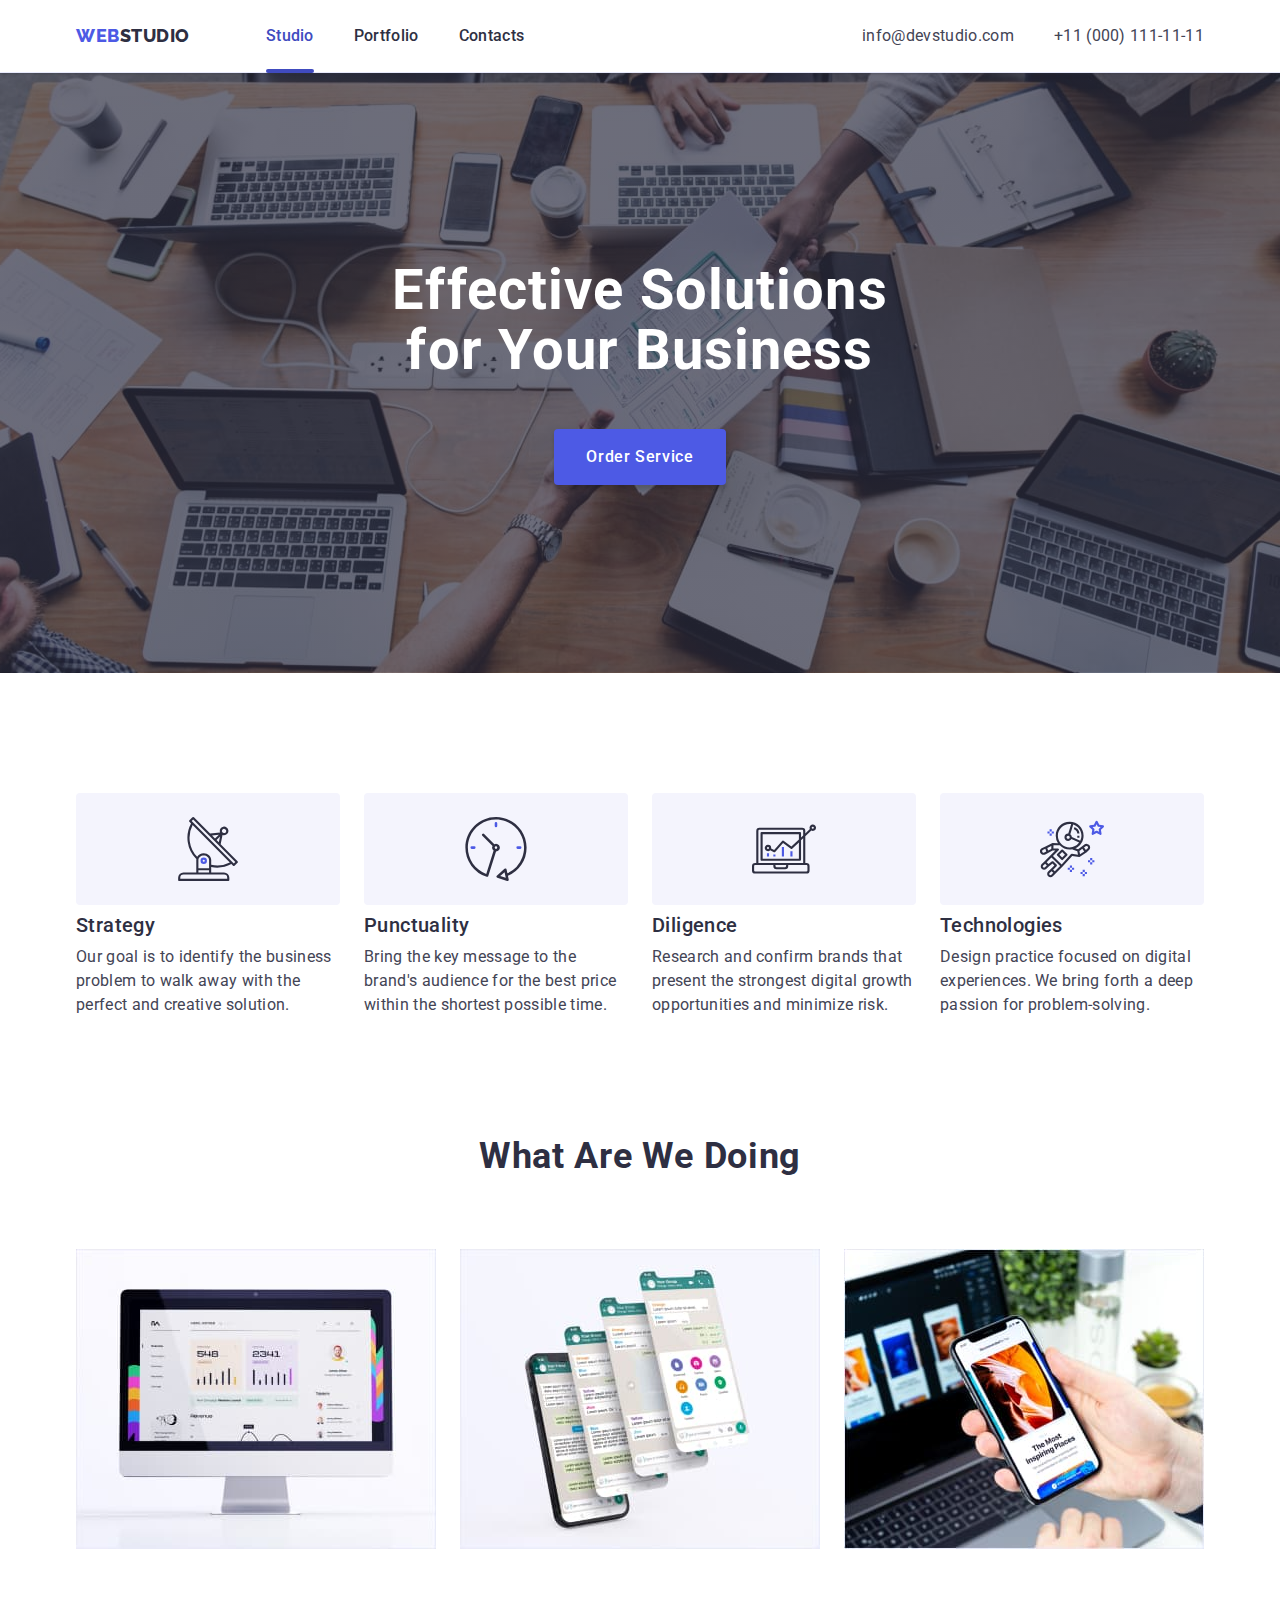
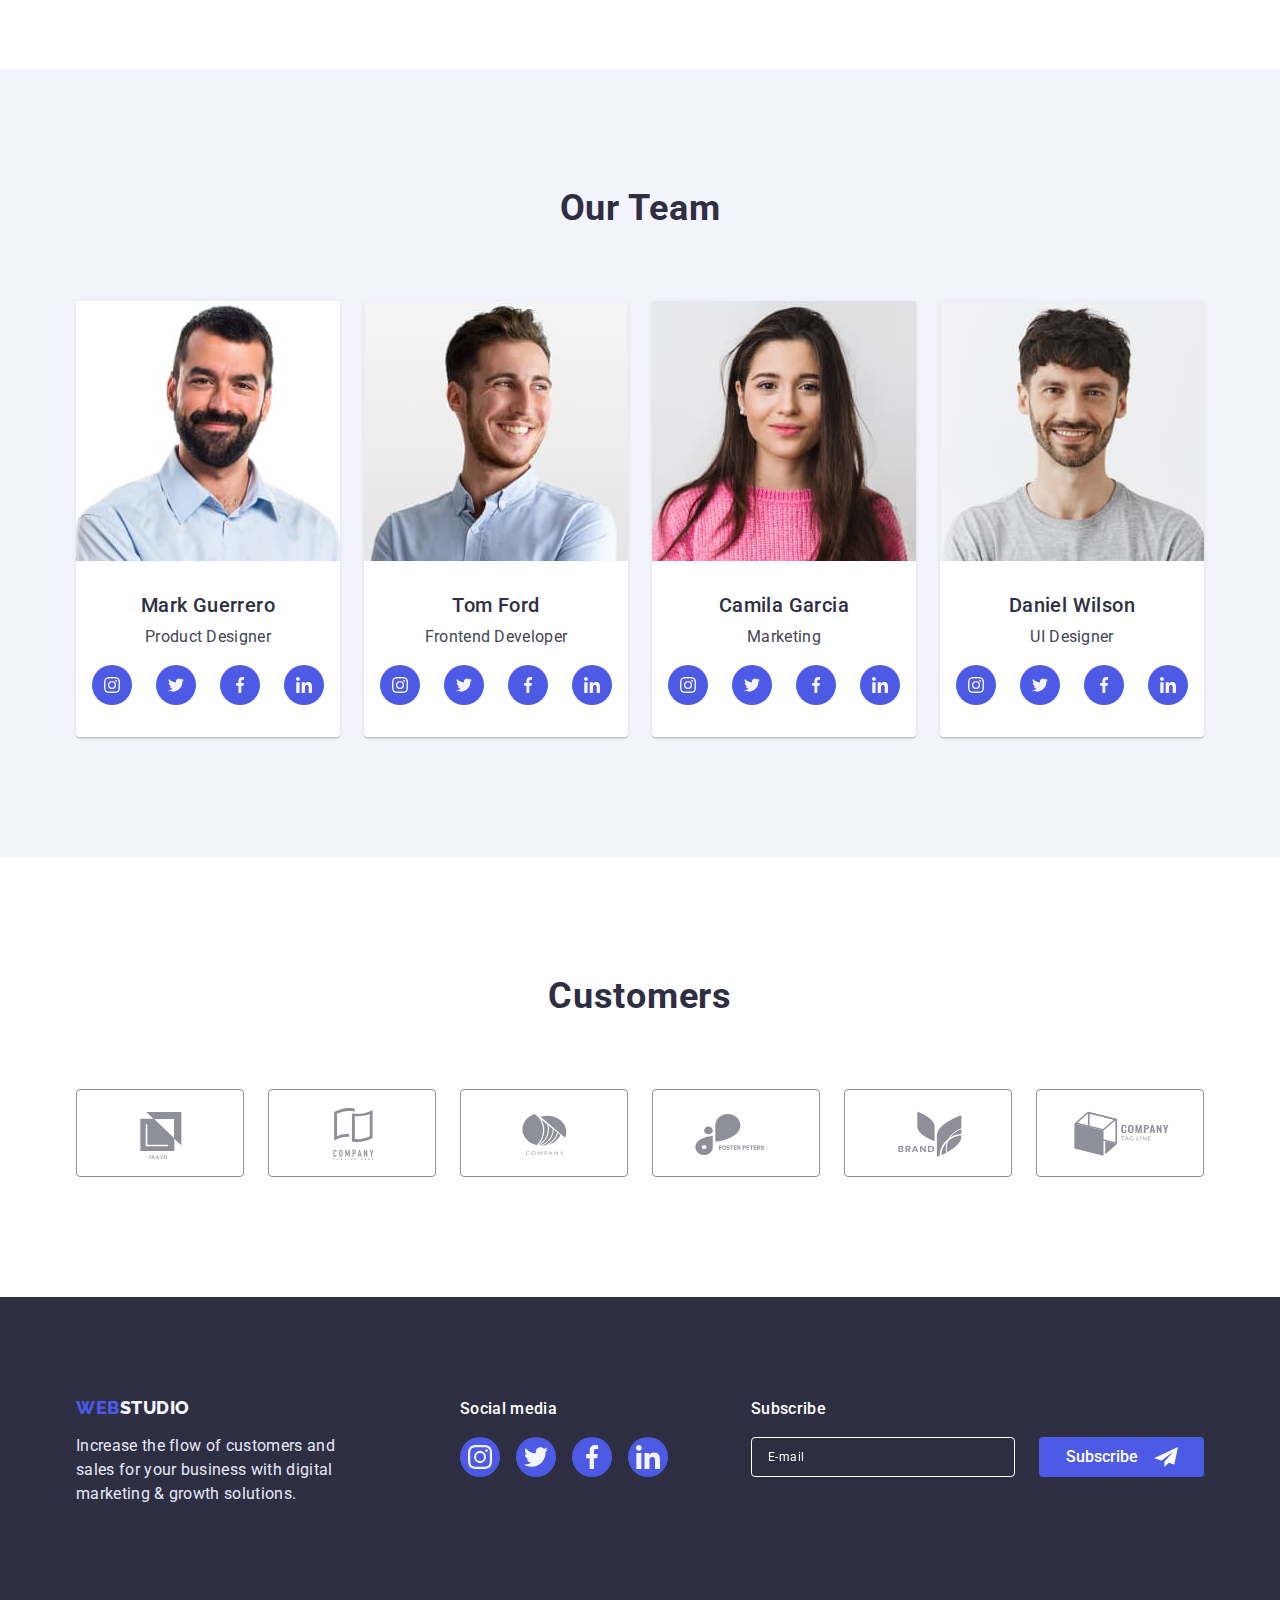
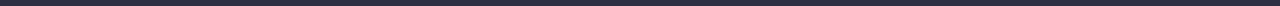
==== index.html @ c17be110 "Initial commit" ====
<!DOCTYPE html>
<html lang="en">
<head>
    <meta charset="UTF-8">
    <meta http-equiv="X-UA-Compatible" content="IE=edge">
    <meta name="viewport" content="width=device-width, initial-scale=1.0">
    <title>Document</title>
    <link rel="preconnect" href="https://fonts.googleapis.com">
    <link rel="preconnect" href="https://fonts.gstatic.com" crossorigin>
    <link
        href="https://fonts.googleapis.com/css2?family=Raleway:wght@800&family=Roboto:wght@400;500;700;900&display=swap"
        rel="stylesheet">
    <link rel="stylesheet" href="https://cdnjs.cloudflare.com/ajax/libs/modern-normalize/1.1.0/modern-normalize.css"
        integrity="sha512-Y0MM+V6ymRKN2zStTqzQ227DWhhp4Mzdo6gnlRnuaNCbc+YN/ZH0sBCLTM4M0oSy9c9VKiCvd4Jk44aCLrNS5Q=="
        crossorigin="anonymous" referrerpolicy="no-referrer">
    <link rel="stylesheet" href="./css/styles.css">
</head>
<body>
<!-- HEADER -->
    <header class="main-header">
        <div class="container header-container">
            <nav class="navigation">
                <a class="logo link" href="./index.html">Web<span class="accent-header">Studio</span></a>
                <ul class="nav-menu list">
                    <li class="nav-menu-item"><a class="nav-link studio-link link" href="./index.html">Studio</a></li>
                    <li class="nav-menu-item"><a class="nav-link link" href="./portfolio.html">Portfolio</a></li>
                    <li class="nav-menu-item"><a class="nav-link link" href="">Contacts</a></li>
                </ul>
            </nav>
            <address class="address-header">
                <ul class="address-list list">
                    <li class="address-list-item"><a class="address-info link" href="mailto:info@devstudio.com">info@devstudio.com</a></li>
                    <li class="address-list-item"><a class="address-info link" href="tel:+110001111111">+11 (000) 111-11-11</a></li>
                </ul>
            </address>
        </div>
    </header>
<!-- MAIN -->
    <main>
<!-- SECTION HERO -->
        <section class="section hero">
            <div class="container">
                <h1 class="main-title">Effective Solutions for Your Business</h1>
                <button class="order-btn" type="button" data-modal-open>Order Service</button>
            </div>
        </section>
<!-- SECTION FEATURE -->
        <section class="section section-feature">
            <div class="container">
                <h2 class="visually-hidden">Feature</h2>
                <ul class="feature-list list">
                    <li class="feature-item">
                        <div class="icon-feature-wrap">
                            <svg width="64" height="64" class="icon-feature">
                                <use href="./images/feachures-icons.svg#icon-antenna"></use>
                            </svg>
                        </div>
                        <h3 class="feature-title">Strategy</h3>
                        <p class="feature-desc">Our goal is to identify the business problem to walk away with the perfect and creative solution.</p>
                    </li>
                    <li class="feature-item">
                        <div class="icon-feature-wrap">
                            <svg width="64" height="64" class="icon-feature">
                                <use href="./images/feachures-icons.svg#icon-clock"></use>
                            </svg>
                        </div>
                        <h3 class="feature-title">Punctuality</h3>
                        <p class="feature-desc">Bring the key message to the brand's audience for the best price within the shortest possible time.</p>
                    </li>
                    <li class="feature-item">
                        <div class="icon-feature-wrap">
                            <svg width="64" height="64" class="icon-feature">
                                <use href="./images/feachures-icons.svg#icon-diagram"></use>
                            </svg>
                        </div>
                        <h3 class="feature-title">Diligence</h3>
                        <p class="feature-desc">Research and confirm brands that present the strongest digital growth opportunities and minimize risk.</p>
                    </li>
                    <li class="feature-item">
                        <div class="icon-feature-wrap">
                            <svg width="64" height="64" class="icon-feature">
                                <use href="./images/feachures-icons.svg#icon-astronaut"></use>
                            </svg>
                        </div>
                        <h3 class="feature-title">Technologies</h3>
                        <p class="feature-desc">Design practice focused on digital experiences. We bring forth a deep passion for problem-solving.</p>
                    </li>
                </ul>
            </div>
        </section>
<!-- SECTION WHAT ARE WE DOING -->
        <section class="section we-doing-section">
            <div class="container">
                <h2 class="subtitle">What are we doing</h2>
                <ul class="we-doing-list list">
                    <li class="we-doing-item">
                        <img src="./images/what_are_we_doing/screen.jpg" class="we-doing-img" alt="Computer's screen" width="360" height="300">
                    </li>
                    <li class="we-doing-item">
                        <img src="./images/what_are_we_doing/phones_screens.jpg" class="we-doing-img" alt="Many phone's screens" width="360" height="300">
                    </li>
                    <li class="we-doing-item">
                        <img src="./images/what_are_we_doing/laptop_phone.jpg" class="we-doing-img" alt="laptop and phone" width="360" height="300">
                    </li>
                </ul>
            </div>
        </section>
<!-- SECTION OUR TEAM -->
        <section class="section section-team">
            <div class="container">
                <h2 class="subtitle">Our team</h2>
                <ul class="our-team-list list">
                    <li class="our-team-item">
                        <img src="./images/our_team/mark_guerrero.jpg" class="our-team-img" alt="Photo of Mark Guerrero" width="264" height="260">
                        <div class="team-card-content">
                            <h3 class="worker-name">Mark Guerrero</h3>
                            <p class="worker-position">Product Designer</p>
                            <ul class="team-soc-list list">
                                <li class="team-soc-item item"><a href="" class="team-soc-link link"><svg width="16" height="16" class="team-soc-icon">
                                    <use href="./images/social-icons.svg#icon-instagram"></use>
                                </svg></a></li>
                                <li class="team-soc-item item"><a href="" class="team-soc-link link"><svg width="16" height="16" class="team-soc-icon">
                                    <use href="./images/social-icons.svg#icon-twitter"></use>
                                </svg></a></li>
                                <li class="team-soc-item item"><a href="" class="team-soc-link link"><svg width="16" height="16" class="team-soc-icon">
                                    <use href="./images/social-icons.svg#icon-facebook"></use>
                                </svg></a></li>
                                <li class="team-soc-item item"><a href="" class="team-soc-link link"><svg width="16" height="16" class="team-soc-icon">
                                    <use href="./images/social-icons.svg#icon-linkedin"></use>
                                </svg></a></li>
                            </ul>
                        </div>
                    </li>
                    <li class="our-team-item">
                        <img src="./images/our_team/tom_ford.jpg" class="our-team-img" alt="Photo of Tom Ford" width="264" height="260">
                        <div class="team-card-content">
                            <h3 class="worker-name">Tom Ford</h3>
                            <p class="worker-position">Frontend Developer</p>
                            <ul class="team-soc-list list">
                                <li class="team-soc-item item"><a href="" class="team-soc-link link"><svg width="16" height="16" class="team-soc-icon">
                                    <use href="./images/social-icons.svg#icon-instagram"></use>
                                </svg></a></li>
                                <li class="team-soc-item item"><a href="" class="team-soc-link link"><svg width="16" height="16" class="team-soc-icon">
                                    <use href="./images/social-icons.svg#icon-twitter"></use>
                                </svg></a></li>
                                <li class="team-soc-item item"><a href="" class="team-soc-link link"><svg width="16" height="16" class="team-soc-icon">
                                    <use href="./images/social-icons.svg#icon-facebook"></use>
                                </svg></a></li>
                                <li class="team-soc-item item"><a href="" class="team-soc-link link"><svg width="16" height="16" class="team-soc-icon">
                                    <use href="./images/social-icons.svg#icon-linkedin"></use>
                                </svg></a></li>
                            </ul>
                        </div>
                    </li>
                    <li class="our-team-item">
                        <img src="./images/our_team/camila_garcia.jpg" class="our-team-img" alt="Photo of Camila Garcia" width="264" height="260">
                        <div class="team-card-content">
                            <h3 class="worker-name">Camila Garcia</h3>
                            <p class="worker-position">Marketing</p>
                            <ul class="team-soc-list list">
                                <li class="team-soc-item item"><a href="" class="team-soc-link link"><svg width="16" height="16" class="team-soc-icon">
                                    <use href="./images/social-icons.svg#icon-instagram"></use>
                                </svg></a></li>
                                <li class="team-soc-item item"><a href="" class="team-soc-link link"><svg width="16" height="16" class="team-soc-icon">
                                    <use href="./images/social-icons.svg#icon-twitter"></use>
                                </svg></a></li>
                                <li class="team-soc-item item"><a href="" class="team-soc-link link"><svg width="16" height="16" class="team-soc-icon">
                                    <use href="./images/social-icons.svg#icon-facebook"></use>
                                </svg></a></li>
                                <li class="team-soc-item item"><a href="" class="team-soc-link link"><svg width="16" height="16" class="team-soc-icon">
                                    <use href="./images/social-icons.svg#icon-linkedin"></use>
                                </svg></a></li>
                            </ul>
                        </div>
                    </li>
                    <li class="our-team-item">
                        <img src="./images/our_team/daniel_wilson.jpg" class="our-team-img" alt="Photo of Daniel Wilson" width="264" height="260">
                        <div class="team-card-content">
                            <h3 class="worker-name">Daniel Wilson</h3>
                            <p class="worker-position">UI Designer</p>
                            <ul class="team-soc-list list">
                                <li class="team-soc-item item"><a href="" class="team-soc-link link"><svg width="16" height="16" class="team-soc-icon">
                                    <use href="./images/social-icons.svg#icon-instagram"></use>
                                </svg></a></li>
                                <li class="team-soc-item item"><a href="" class="team-soc-link link"><svg width="16" height="16" class="team-soc-icon">
                                    <use href="./images/social-icons.svg#icon-twitter"></use>
                                </svg></a></li>
                                <li class="team-soc-item item"><a href="" class="team-soc-link link"><svg width="16" height="16" class="team-soc-icon">
                                    <use href="./images/social-icons.svg#icon-facebook"></use>
                                </svg></a></li>
                                <li class="team-soc-item item"><a href="" class="team-soc-link link"><svg width="16" height="16" class="team-soc-icon">
                                    <use href="./images/social-icons.svg#icon-linkedin"></use>
                                </svg></a></li>
                            </ul>
                        </div>
                    </li>
                </ul>
            </div>
        </section>
<!-- SECTION CUSTOMERS -->
        <section class="customers-section section">
            <div class="container">
                <h2 class="subtitle">Customers</h2>
                <ul class="customers-list list">
                    <li class="customers-item item"><a href="" class="customers-link link">
                        <svg width="104" height="56" class="customers-icon">
                            <use href="./images/customers-icons.svg#icon-customer-1"></use>
                        </svg>
                    </a></li>
                    <li class="customers-item item"><a href="" class="customers-link link">
                        <svg width="104" height="56" class="customers-icon">
                            <use href="./images/customers-icons.svg#icon-customer-2"></use>
                        </svg>
                    </a></li>
                    <li class="customers-item item"><a href="" class="customers-link link">
                        <svg width="104" height="56" class="customers-icon">
                            <use href="./images/customers-icons.svg#icon-customer-3"></use>
                        </svg>
                    </a></li>
                    <li class="customers-item item"><a href="" class="customers-link link">
                        <svg width="104" height="56" class="customers-icon">
                            <use href="./images/customers-icons.svg#icon-customer-4"></use>
                        </svg>
                    </a></li>
                    <li class="customers-item item"><a href="" class="customers-link link">
                        <svg width="104" height="56" class="customers-icon">
                            <use href="./images/customers-icons.svg#icon-customer-5"></use>
                        </svg>
                    </a></li>
                    <li class="customers-item item"><a href="" class="customers-link link">
                        <svg width="104" height="56" class="customers-icon">
                            <use href="./images/customers-icons.svg#icon-customer-6"></use>
                        </svg>
                    </a></li>
                </ul>
            </div>
        </section>
    </main>
<!-- FOOTER -->
    <footer class="page-footer">
        <div class="container footer-container">
            <div class="footer-content">
                <a class="logo footer-logo link" href="./index.html">Web<span class="accent-footer">Studio</span></a>
                <p class="footer-text">Increase the flow of customers and sales for your business with digital marketing & growth solutions.</p>
            </div>
            <div class="footer-social">
                <h2 class="footer-header">Social media</h2>
                <ul class="footer-social-list list">
                    <li class="footer-social-item item"><a href="" class="footer-social-link link"><svg width="24" height="24" class="footer-social-icon">
                        <use class="footer-social-icon" href="./images/social-icons.svg#icon-instagram"></use>
                    </svg></a></li>
                    <li class="footer-social-item item"><a href="" class="footer-social-link link"><svg width="24" height="24" class="footer-social-icon">
                        <use href="./images/social-icons.svg#icon-twitter"></use>
                    </svg></a></li>
                    <li class="footer-social-item item"><a href="" class="footer-social-link link"><svg width="24" height="24" class="footer-social-icon">
                        <use href="./images/social-icons.svg#icon-facebook"></use>
                    </svg></a></li>
                    <li class="footer-social-item item"><a href="" class="footer-social-link link"><svg width="24" height="24" class="footer-social-icon">
                        <use href="./images/social-icons.svg#icon-linkedin"></use>
                    </svg></a></li>
                </ul>
            </div>
            <div class="footer-subscribe">
                <h2 class="footer-header">Subscribe</h2>
                <form class="footer-input">
                    <input type="email" name="email" placeholder="E-mail" class="footer-input-email">
                    <button type="submit" class="subscribe-btn">Subscribe
                        <svg width="24" height="24" class="footer-plane-icon">
                            <use href="./images/modal-icons.svg#icon-plane"></use>
                        </svg>
                    </button>
                </form>
            </div>
        </div>
    </footer>
<!-- BACKDROP -->
    <div class="backdrop is-hidden" data-modal>
        <div class="modal">
            <button type="button" class="modal-close" data-modal-close>
                <svg width="8" height="8" class="modal-close-icon">
                    <use href="images/social-icons.svg#icon-x-button"></use>
                </svg>
            </button>
            
            <form class="modal-form">
                <p class="modal-form-text">Leave your contacts and we will call you back</p>
                <div class="input-wraper">
                    <label class="modal-form-label" for="text">Name</label>
                        <div class="input-icon-wrap">
                            <input type="text" name="name" class="modal-form-input" id="text" required>
                            <svg class="modal-input-icon" width="18" height="24">
                                <use href="./images/modal-icons.svg#icon-modal-person-black"></use>
                            </svg>
                        </div>
                </div>

                <div class="input-wraper">
                    <label class="modal-form-label" for="phone">Phone</label>
                        <div class="input-icon-wrap">
                            <input type="tel" name="phone" class="modal-form-input" id="phone" required>
                            <svg class="modal-input-icon" width="18" height="24">
                                <use href="./images/modal-icons.svg#icon-modal-phone-black"></use>
                            </svg>
                        </div>
                </div>

                <div class="input-wraper">
                    <label class="modal-form-label" for="email">Email</label>
                        <div class="input-icon-wrap">
                            <input type="email" name="email" class="modal-form-input" id="email">
                            <svg class="modal-input-icon" width="18" height="24">
                                <use href="./images/modal-icons.svg#icon-modal-email-black"></use>
                            </svg>
                        </div>
                </div>

                <div class="textarea-wraper">
                    <label class="modal-form-label" for="usar-comment">Comment</label>
                    <textarea class="modal-textarea" name="comment" id="usar-comment" placeholder="Text input"></textarea>
                </div>

                <div class="checkbox-wraper">
                    <input type="checkbox" name="user-privacy" class="modal-check visually-hidden" id="privacy" value="true">
                    <label for="privacy" class="check-text">I accept the terms and conditions of the<a href="" class="privacy-link">Privacy Policy</a>
                    </label>
                </div>
                <button type="submit" class="send-btn">Send</button>
            </form>
        </div>
    </div>
    <script src="./js/modal.js"></script>
</body>
</html>
---- css/styles.css ----
:root {
    --logo-btn-color: #4d5ae5;
    --hover-color: #404bbf;
    --accent-color: #2e2f42;
    --color-green: #31d0aa;
    --main-color: #434455;
    --color-light-slate: #8e8f99;
    --color-footer-text: #e7e9fc;
    --color-accent-footer: #f4f4fd;
    --color-white: #FFFFFF;
    --color-navy-blue-modal: #2e2f42;
    --color-grey: #2e2f42;
    --gap-8: 8px;
    --gap-24: 24px;
    --gap-40: 40px;
}

p,
h1,
h2,
h3,
h4,
h5,
h6 {
    margin: 0;
}

ul {
    padding-left: 0;
    margin: 0;
}

button {
    cursor: pointer;
}

img {
    display: block;
    max-width: 100%;
}

.list {
    list-style: none;
}

.link {
    text-decoration: none;
}

.section {
    padding-top: 120px;
    padding-bottom: 120px;
}

.container {
    width: 1158px;
    padding-right: 15px;
    padding-left: 15px;
    margin: 0 auto;
}

.visually-hidden {
    position: absolute;
    width: 1px;
    height: 1px;
    margin: -1px;
    border: 0;
    padding: 0;
    white-space: nowrap;
    clip-path: inset(100%);
    clip: rect(0 0 0 0);
    overflow: hidden;
}

body {
    font-family: 'Roboto', sans-serif;
    color: var(--main-color)
}

/***** HEADER *****/

.main-header {
    position: relative;
    padding-top: 24px;
    padding-bottom: 24px;
    border-bottom: 1px solid var(--color-footer-text);
    box-shadow: 0px 2px 1px rgba(46, 47, 66, 0.08), 0px 1px 1px rgba(46, 47, 66, 0.16), 0px 1px 6px rgba(46, 47, 66, 0.08);
}

.header-container {
    display: flex;
    align-items: center;
    justify-content: space-between;
}

.navigation {
    display: flex;
    align-items: center;
}

.navigation > .logo {
    margin-right: 76px;
}

.logo {
    font-family: 'Raleway', sans-serif;
    font-weight: 800;
    font-size: 18px;
    line-height: 1.17;
    letter-spacing: 0.03em;
    text-transform: uppercase;
    color: var(--logo-btn-color);
}

.accent-header {
    color: var(--accent-color);
}

.nav-menu {
    display: flex;
    gap: var(--gap-40);
}

.nav-link {
    font-weight: 500;
    font-size: 16px;
    line-height: 1.5;
    letter-spacing: 0.02em;
    color: var(--accent-color);
    transition-property: color;
    transition-duration: 250ms;
    transition-timing-function: cubic-bezier(0.4, 0, 0.2, 1);
}

.studio-link {
    color: var(--hover-color);
}

.studio-link::after {
    content: '';
    display: block;
    width: 48px;
    height: 4px;
    position: absolute;
    bottom: -1px;
    background: #404BBF;
    border-radius: 2px;
}

.portfolio-link {
    color: var(--hover-color);
}

.portfolio-link::after {
    content: '';
    display: block;
    width: 66px;
    height: 4px;
    position: absolute;
    bottom: -1px;
    background: #404BBF;
    border-radius: 2px;
}

.nav-link:hover,
.nav-link:focus,
.nav-link:active {
    color: var(--hover-color);
}

.address-header {
    font-style: normal;
}

.address-list {
    display: flex;
    gap: var(--gap-40);
}

.address-info {
    font-style: normal;
    font-size: 16px;
    line-height: 1.5;
    letter-spacing: 0.02em;
    color: var(--main-color);
    transition-property: color;
    transition-duration: 250ms;
    transition-timing-function: cubic-bezier(0.4, 0, 0.2, 1);
}

.address-info:is(:hover, :focus) {
    color: var(--hover-color);
}

/***** MAIN *****/

/***** HERO *****/
.hero {
    background-color: var(--accent-color);
    background-image: linear-gradient(rgba(46, 47, 66, 0.7),rgba(46, 47, 66, 0.7)), url(../images/hero-bg.jpg);
    background-repeat: no-repeat;
    background-position: center;
    background-size: cover;
    max-width: 1440px;
    margin: 0 auto;
    padding-top: 188px;
    padding-bottom: 188px;
    text-align: center;
}

.main-title {
    max-width: 496px;
    font-size: 56px;
    line-height: 1.07;
    text-align: center;
    letter-spacing: 0.02em;
    color: var(--color-white);
    margin-bottom: 48px;
    margin-right: auto;
    margin-left: auto;
}

.order-btn {
    font-family: inherit;
    font-weight: 500;
    font-size: 16px;
    line-height: 1.5;
    letter-spacing: 0.04em;
    background-color: var(--logo-btn-color);
    color: var(--color-white);
    box-shadow: 0px 4px 4px rgba(0, 0, 0, 0.15);
    border: none;
    border-radius: 4px;
    padding: 16px 32px;
    margin: 0 auto;
    transition-property: background-color, color;
    transition-duration: 250ms;
    transition-timing-function: cubic-bezier(0.4, 0, 0.2, 1);

}

.order-btn:hover,
.order-btn:focus {
    background-color: var(--hover-color);
    color: var(--color-white);
}

/***** SECTION FEATURE *****/

.feature-container {
    display: flex;
}

.feature-list {
    display: flex;
    gap: var(--gap-24);
}

.feature-item {
    width: calc((100% - 72px)/4);
}

.icon-feature-wrap {
    display: flex;
    justify-content: center;
    align-items: center;
    background: var(--color-accent-footer);
    border-radius: 4px;
    height: 112px;
    margin-bottom: 8px;
}

.feature-title {
    font-weight: 500;
    font-size: 20px;
    line-height: 1.2;
    letter-spacing: 0.02em;
    color: var(--accent-color);
    margin-bottom: 8px;
}

.feature-desc {
    font-size: 16px;
    line-height: 1.5;
    letter-spacing: 0.02em;
}

.subtitle {
    font-size: 36px;
    line-height: 1.11;
    text-align: center;
    letter-spacing: 0.02em;
    text-transform: capitalize;
    color: var(--accent-color);
    margin-bottom: 72px;
}

/***** WHAT ARE WE DOING *****/

.we-doing-section {
    padding-top: 0;
}

.we-doing-list {
    display: flex;
    gap: var(--gap-24);
}

/***** OUR TEAM *****/

.section-team {
    background-color: var(--color-accent-footer);
}

.our-team-list {
    display: flex;
    gap: var(--gap-24);
}

.our-team-item {
    background: var(--color-white);
    box-shadow: 0px 1px 6px rgba(46, 47, 66, 0.08), 0px 1px 1px rgba(46, 47, 66, 0.16), 0px 2px 1px rgba(46, 47, 66, 0.08);
    border-radius: 0px 0px 4px 4px;
    width: calc((100% - 72px)/4);
}

.team-card-content {
    display: flex;
    flex-direction: column;
    justify-content: center;
    align-items: center;
    gap: var(--gap-8);
    padding: 32px 16px;
}

.worker-name {
    font-weight: 500;
    font-size: 20px;
    line-height: 1.2;
    letter-spacing: 0.02em;
    color: var(--accent-color);
}

.worker-position {
    font-size: 16px;
    line-height: 1.5;
    letter-spacing: 0.02em;
    margin-bottom: 8px;
}

.team-soc-list {
    display: flex;
    justify-content: center;
    gap: 24px;
}

.team-soc-item {
    width: 40px;
    height: 40px;
}

.team-soc-link {
    width: 100%;
    height: 100%;
    display: flex;
    align-items: center;
    justify-content: center;
    border-radius: 50%;
    background-color: var(--logo-btn-color);
    transition-property: background-color;
    transition-duration: 250ms;
    transition-timing-function: cubic-bezier(0.4, 0, 0.2, 1);
}

.team-soc-link:hover,
.team-soc-link:focus {
    background-color: var(--hover-color);
}

/***** CUSTOMERS *****/

.customers-list {
    display: flex;
    flex-direction: row;
    align-items: flex-start;
    padding: 0px;
    gap: 24px;
}

.customers-item {
    height: 88px;
    width: calc((100% - 120px)/6);
}

.customers-icon {
    fill: var(--color-light-slate);
    transition-property: fill;
    transition-duration: 250ms;
    transition-timing-function: cubic-bezier(0.4, 0, 0.2, 1);
}

.customers-link {
    width: 100%;
    height: 100%;
    display: flex;
    justify-content: center;
    align-items: center;
    border: 1px solid var(--color-light-slate);
    border-radius: 4px;
    transition-property: border;
    transition-duration: 250ms;
    transition-timing-function: cubic-bezier(0.4, 0, 0.2, 1);
}

.customers-link:hover,
.customers-link:focus {
    border: 1px solid var(--hover-color);
}

.customers-link:hover .customers-icon,
.customers-link:focus .customers-icon {
    fill: var(--hover-color);
}

/***** FOOTER *****/

.page-footer {
    background-color: var(--accent-color);
    padding-top: 100px;
    padding-bottom: 100px;
}

.footer-container {
    display: flex;
}

.footer-content {
    width: 264px;
    margin-right: 120px;
}

.footer-logo {
    display: inline-block;
    padding: 0px;
    margin-bottom: 16px;
}

.accent-footer {
    color: var(--color-accent-footer);
}

.footer-text {
    font-size: 16px;
    line-height: 1.5;
    letter-spacing: 0.02em;
    color: var(--color-footer-text);
}

.footer-social {
    margin-right: auto;
}

.footer-header {
    font-weight: 500;
    font-size: 16px;
    line-height: 1.5;
    letter-spacing: 0.02em;
    color: var(--color-white);
    margin-bottom: 16px;
}

.footer-social-list {
    display: flex;
    justify-content: center;
    gap: 16px;
}


.footer-social-item {
    width: 40px;
    height: 40px;
}

.footer-social-link {
    width: 40px;
    height: 40px;
    display: flex;
    justify-content: center;
    align-items: center;
    padding: 8px;
    border-radius: 50px;
    background-color: var(--logo-btn-color);
    transition-property: background-color;
    transition-duration: 250ms;
    transition-timing-function: cubic-bezier(0.4, 0, 0.2, 1);
}

.footer-social-link:hover,
.footer-social-link:focus {
    background-color: var(--color-green);;
}

.footer-subscribe {
    width: 453px;
}

.footer-input {
    display: flex;
    justify-content: center;
    gap: 24px;
}

.footer-input-email {
    font-size: 12px;
    line-height: 2;
    display: flex;
    align-items: center;
    letter-spacing: 0.04em;
    color: var(--color-white);
    padding: 8px 16px;
    width: 264px;
    height: 40px;
    border: 1px solid var(--color-white);
    filter: drop-shadow(0px 4px 4px rgba(0, 0, 0, 0.15));
    border-radius: 4px;
    background-color: transparent;
}

.footer-input-email::placeholder {
    font-size: 12px;
    line-height: 2;
    display: flex;
    align-items: center;
    letter-spacing: 0.04em;
    color: var(--color-white);
}

.subscribe-btn {
    display: flex;
    justify-content: center;
    align-items: center;
    gap: 16px;
    padding: 8px 24px;
    width: 165px;
    height: 40px;
    font-weight: 500;
    line-height: 1.5;
    background-color:  var(--logo-btn-color);
    color: var(--color-white);
    border-color: transparent;
    border-radius: 4px;
    transition-property: background-color, color;
    transition-duration: 250ms;
    transition-timing-function: cubic-bezier(0.4, 0, 0.2, 1);
}

.subscribe-btn:hover,
.subscribe-btn:focus {
    background-color: var(--hover-color);
    color: var(--color-white);
}

/***** BACKDROP *****/

.backdrop {
    position: fixed;
    top: 0;
    width: 100%;
    height: 100%;
    background-color: rgba(46, 47, 66, 0.4);
    transition: opacity, visibility;
    transition-duration: 300ms;
    transition-timing-function: linear;
}

.is-hidden {
    opacity: 0;
    visibility: hidden;
    pointer-events: none;
}

.modal {
    position: absolute;
    top: 50%;
    left: 50%;
    padding: 32px;
    padding-top: 72px;
    width: 408px;
    min-height: 576px;
    background-color: #FCFCFC;
    box-shadow: 0px 1px 1px rgba(0, 0, 0, 0.14), 0px 1px 3px rgba(0, 0, 0, 0.12), 0px 2px 1px rgba(0, 0, 0, 0.2);
    border-radius: 4px;
    transform: translate(-50%, -50%) scaleY(1);
    transition: transform 300ms linear;
}

.backdrop.is-hidden .modal {
    transform: translate(-50%, -50%) scaleY(0);
}

.modal-close {
    position: absolute;
    top: 32px;
    left: 360px;
    display: flex;
    justify-content: center;
    align-items: center;
    margin-left: auto;
    width: 24px;
    height: 24px;
    background-color: var(--color-footer-text);
    border: 1px solid rgba(0, 0, 0, 0.1);
    border-radius: 50%;
}

.modal-close:hover,
.modal-close:focus {
    background-color: var(--hover-color);
    border-radius: 50%;
}

.modal-close:hover .modal-close-icon,
.modal-close:hover .modal-close-icon {
    fill: var(--color-white);
}

.modal-form-text {
    margin-bottom: 16px;
    font-weight: 500;
    font-size: 16px;
    line-height: 1.5;
    text-align: center;
    letter-spacing: 0.02em;
    color: #2E2F42;
}

.modal-form-label {
    display: block;
    margin-bottom: 4px;
    font-size: 12px;
    line-height: 1.17;
    letter-spacing: 0.04em;
    color: var(--color-light-slate);
}

.input-icon-wrap {
    position: relative;
}

.modal-form-input {
    padding-left: 38px;
    width: 100%;
    height: 40px;
    border: 1px solid rgba(46, 47, 66, 0.4);
    border-radius: 4px;
    background-color: transparent;
    font-size: 12px;
    color: var(--accent-color);
    outline: transparent;
    transition-property: border-color;
    transition-duration: 250ms;
    transition-timing-function: cubic-bezier(0.4, 0, 0.2, 1);
}

.modal-input-icon {
    position: absolute;
    top: 50%;
    left: 16px;
    transform: translateY(-50%);
    transition-property: fill;
    transition-duration: 250ms;
    transition-timing-function: cubic-bezier(0.4, 0, 0.2, 1);
}

.input-wraper {
    margin-bottom: 8px;
}

.modal-form-input:focus {
    border-color: var(--logo-btn-color);
}

.modal-form-input:focus + .modal-input-icon {
    fill: var(--logo-btn-color);
}

.textarea-wraper {
    margin-bottom: 16px;
}

.modal-textarea {
    padding: 8px 16px;
    width: 100%;
    height: 120px;
    border: 1px solid rgba(46, 47, 66, 0.4);
    border-radius: 4px;
    background-color: transparent;
    font-size: 12px;
    color: var(--color-grey);
    resize: none;
    outline: transparent;
}

.modal-textarea:focus {
    border-color: var(--logo-btn-color);
}

.checkbox-wraper {
    margin-bottom: 24px;
}

.modal-check:checked + .check-text::before {
    width: 16px;
    height: 16px;
    background-color: var(--hover-color);
    border: 1px solid var(--hover-color);
    border-radius: 2px;
    background-image: url(../images/icons/checked.svg);
    background-repeat: no-repeat;
    background-position: center;
}

.check-text::before {
    content: '';
    display: block;
    width: 16px;
    height: 16px;
    border: 1px solid rgba(46, 47, 66, 0.4);
    border-radius: 2px;
    transition-property: border-color;
    transition-duration: 250ms;
    transition-timing-function: cubic-bezier(0.4, 0, 0.2, 1);
}

.modal-check:focus + .check-text::before {
    border-color: var(--hover-color);
}

.check-text {
    display: flex;
    gap: 8px;
    flex-wrap: wrap;
    align-items: flex-end;
    width: 100%;
    font-weight: 400;
    font-size: 12px;
    line-height: 1.17;
    letter-spacing: 0.04em;
    color: var(--color-light-slate);
    margin-bottom: 24px;
}

.privacy-link {
    font-weight: 400;
    font-size: 12px;
    line-height: 1.33;
    letter-spacing: 0.04em;
    color: var(--logo-btn-color);
}

.send-btn {
    width: 169px;
    height: 56px;
    margin: auto;
    background-color: var(--logo-btn-color);
    box-shadow: 0px 4px 4px rgba(0, 0, 0, 0.15);
    border-radius: 4px;
    border-color: transparent;
    color: var(--color-white);
    font-weight: 500;
    line-height: 1.5;
    letter-spacing: 0.04em;
    display: flex;
    justify-content: center;
    align-items: center;
    padding: 16px 32px;
    transition-property: background-color, color;
    transition-duration: 250ms;
    transition-timing-function: cubic-bezier(0.4, 0, 0.2, 1);
}

.send-btn:hover,
.send-btn:focus {
    background-color: var(--hover-color);
    color: var(--color-white);
}

/*--------- PORTFOLIO ---------*/

/***** BUTTON LIST *****/

.project-btn {
    font-family: inherit;
    font-weight: 500;
    font-size: 16px;
    line-height: 1.5;
    letter-spacing: 0.04em;
    background-color: var(--color-accent-footer);
    color: var(--logo-btn-color);
    border: 1px solid var(--color-footer-text);
    border-radius: 4px;
    padding: 12px 24px;
    transition-property: background-color, color, box-shadow, border-color;
    transition-duration: 250ms;
    transition-timing-function: cubic-bezier(0.4, 0, 0.2, 1);
}

.project-btn:hover,
.project-btn:focus {
    background-color: var(--hover-color);
    color: var(--color-white);
    box-shadow: 0px 3px 1px rgba(0, 0, 0, 0.1), 0px 2px 1px rgba(0, 0, 0, 0.08), 0px 2px 2px rgba(0, 0, 0, 0.12);
    border-color: var(--hover-color);
}

.project-btn-list {
    display: flex;
    flex-direction: row;
    justify-content: center;
    align-items: flex-start;
    padding: 0px;
    gap: var(--gap-24);
    margin-bottom: 72px;
}

.project-card-link {
    display: block;
    transition-property: box-shadow;
    transition-duration: 250ms;
    transition-timing-function: cubic-bezier(0.4, 0, 0.2, 1);
}

.project-card-link:hover,
.project-card-link:focus {
    box-shadow: 0px 1px 6px rgba(46, 47, 66, 0.08), 0px 1px 1px rgba(46, 47, 66, 0.16), 0px 2px 1px rgba(46, 47, 66, 0.08);
}

/***** PROJECTS LIST *****/

.projects-section {
    padding-top: 96px;
}

.project-list {
    display: flex;
    flex-wrap: wrap;
    gap: 48px 24px;
}

.project-item {
    width: calc((100% - 48px)/3);
}

.project-card-link:hover .overlay,
.project-card-link:focus .overlay {
    transform: translate(0, 0);
}

.project-card-content {
    display: flex;
    flex-direction: column;
    justify-content: center;
    align-items: flex-start;
    padding: 32px 16px;
    gap: var(--gap-8);
    border: 1px solid var(--color-footer-text);
    border-top: none;
}

.project-card {
    position: relative;
    overflow: hidden;
}

.overlay {
    position: absolute;
    top: 0;
    left: 0;
    width: 100%;
    height: 100%;
    transform: translate(0, 100%);
    transition-property: transform;
    transition-duration: 250ms;
    transition-timing-function: cubic-bezier(0.4, 0, 0.2, 1);

    padding: 40px 32px;
    font-size: 16px;
    line-height: 1.5;
    letter-spacing: 0.02em;
    color: var(--color-accent-footer);
    background: var(--logo-btn-color);
}

.project-name {
    font-weight: 500;
    font-size: 20px;
    line-height: 1.2;
    letter-spacing: 0.02em;
    color: var(--accent-color);
}

.project-type {
    font-size: 16px;
    line-height: 1.5;
    letter-spacing: 0.02em;
    color: var(--main-color);
}
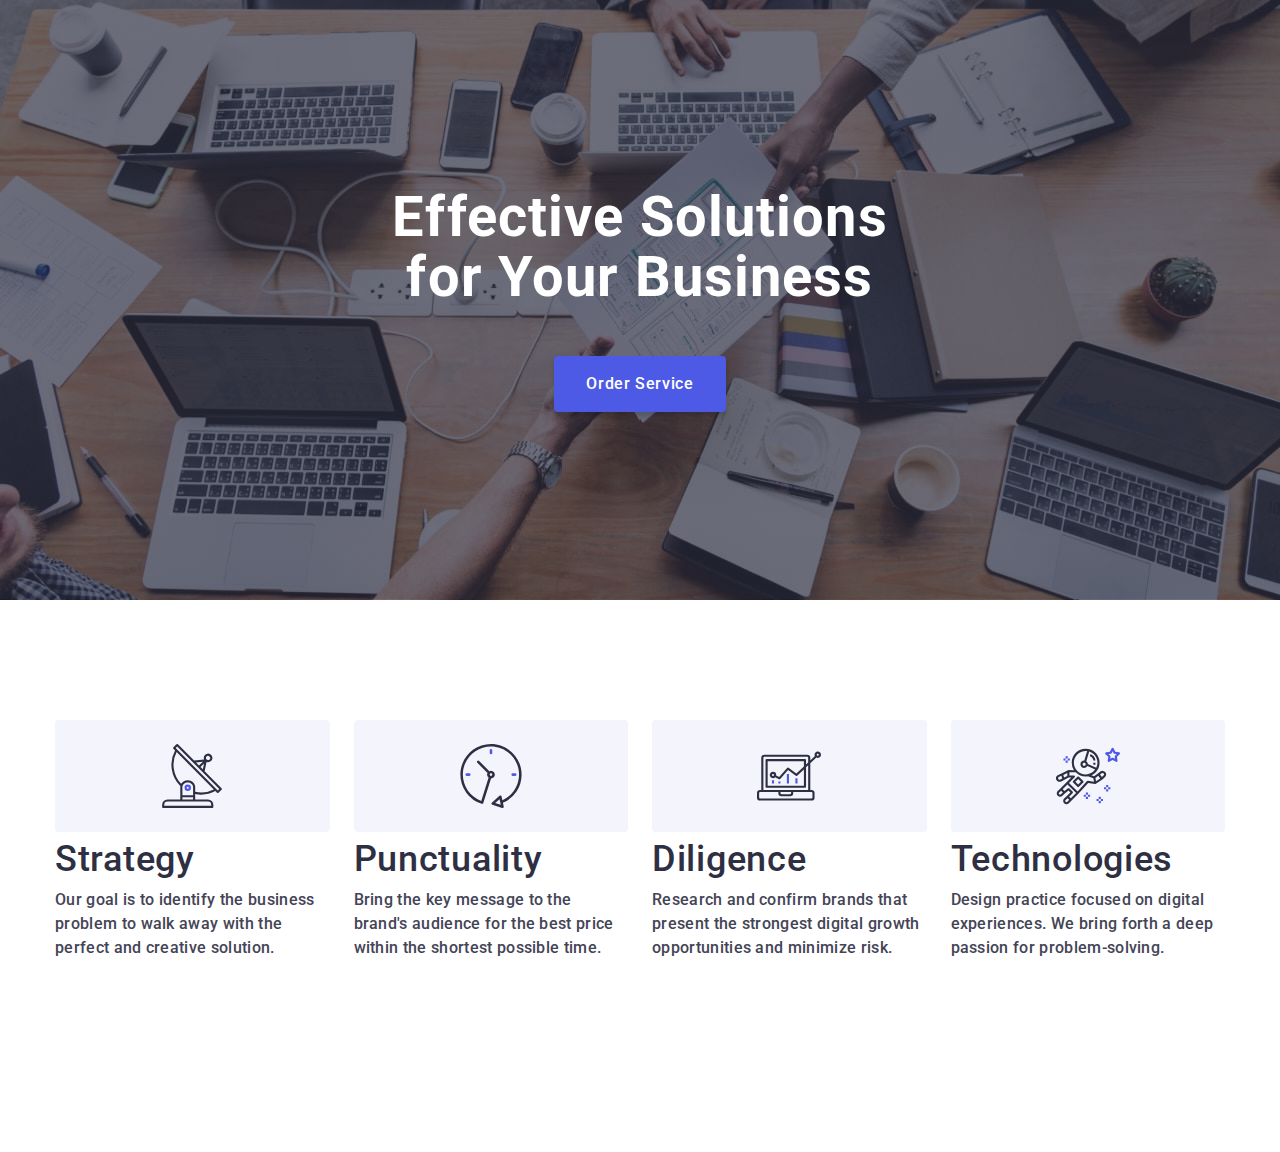
==== commit 911ce94c: "started-hw07" ====
--- a/index.html
+++ b/index.html
@@ -14,10 +14,11 @@
         integrity="sha512-Y0MM+V6ymRKN2zStTqzQ227DWhhp4Mzdo6gnlRnuaNCbc+YN/ZH0sBCLTM4M0oSy9c9VKiCvd4Jk44aCLrNS5Q=="
         crossorigin="anonymous" referrerpolicy="no-referrer">
     <link rel="stylesheet" href="./css/styles.css">
+    <link rel="stylesheet" href="./css/media.css">
 </head>
 <body>
 <!-- HEADER -->
-    <header class="main-header">
+    <!-- <header class="main-header">
         <div class="container header-container">
             <nav class="navigation">
                 <a class="logo link" href="./index.html">Web<span class="accent-header">Studio</span></a>
@@ -34,7 +35,7 @@
                 </ul>
             </address>
         </div>
-    </header>
+    </header> -->
 <!-- MAIN -->
     <main>
 <!-- SECTION HERO -->
@@ -46,7 +47,7 @@
         </section>
 <!-- SECTION FEATURE -->
         <section class="section section-feature">
-            <div class="container">
+            <div class="feature-container container">
                 <h2 class="visually-hidden">Feature</h2>
                 <ul class="feature-list list">
                     <li class="feature-item">
@@ -89,7 +90,7 @@
             </div>
         </section>
 <!-- SECTION WHAT ARE WE DOING -->
-        <section class="section we-doing-section">
+        <!-- <section class="section we-doing-section">
             <div class="container">
                 <h2 class="subtitle">What are we doing</h2>
                 <ul class="we-doing-list list">
@@ -104,9 +105,9 @@
                     </li>
                 </ul>
             </div>
-        </section>
+        </section> -->
 <!-- SECTION OUR TEAM -->
-        <section class="section section-team">
+        <!-- <section class="section section-team">
             <div class="container">
                 <h2 class="subtitle">Our team</h2>
                 <ul class="our-team-list list">
@@ -196,9 +197,9 @@
                     </li>
                 </ul>
             </div>
-        </section>
+        </section> -->
 <!-- SECTION CUSTOMERS -->
-        <section class="customers-section section">
+        <!-- <section class="customers-section section">
             <div class="container">
                 <h2 class="subtitle">Customers</h2>
                 <ul class="customers-list list">
@@ -234,10 +235,10 @@
                     </a></li>
                 </ul>
             </div>
-        </section>
+        </section> -->
     </main>
 <!-- FOOTER -->
-    <footer class="page-footer">
+    <!-- <footer class="page-footer">
         <div class="container footer-container">
             <div class="footer-content">
                 <a class="logo footer-logo link" href="./index.html">Web<span class="accent-footer">Studio</span></a>
@@ -272,7 +273,7 @@
                 </form>
             </div>
         </div>
-    </footer>
+    </footer> -->
 <!-- BACKDROP -->
     <div class="backdrop is-hidden" data-modal>
         <div class="modal">
--- a/css/styles.css
+++ b/css/styles.css
@@ -48,15 +48,25 @@
 }
 
 .section {
-    padding-top: 120px;
-    padding-bottom: 120px;
+    padding-top: 96px;
+    padding-bottom: 96px;
 }
 
 .container {
-    width: 1158px;
+    width: 426px;
     padding-right: 15px;
     padding-left: 15px;
     margin: 0 auto;
+}
+
+.subtitle {
+    font-size: 36px;
+    line-height: 1.11;
+    text-align: center;
+    letter-spacing: 0.02em;
+    text-transform: capitalize;
+    color: var(--accent-color);
+    margin-bottom: 72px;
 }
 
 .visually-hidden {
@@ -203,19 +213,19 @@
     background-size: cover;
     max-width: 1440px;
     margin: 0 auto;
-    padding-top: 188px;
-    padding-bottom: 188px;
+    padding-top: 112px;
+    padding-bottom: 112px;
     text-align: center;
 }
 
 .main-title {
-    max-width: 496px;
-    font-size: 56px;
-    line-height: 1.07;
+    max-width: 320px;
+    font-size: 36px;
+    line-height: 1.11;
     text-align: center;
     letter-spacing: 0.02em;
     color: var(--color-white);
-    margin-bottom: 48px;
+    margin-bottom: 72px;
     margin-right: auto;
     margin-left: auto;
 }
@@ -252,16 +262,16 @@
 }
 
 .feature-list {
-    display: flex;
-    gap: var(--gap-24);
+    display: block;
 }
 
 .feature-item {
-    width: calc((100% - 72px)/4);
+    width: 396px;
+    margin-bottom: 72px;
 }
 
 .icon-feature-wrap {
-    display: flex;
+    display: none;
     justify-content: center;
     align-items: center;
     background: var(--color-accent-footer);
@@ -272,27 +282,19 @@
 
 .feature-title {
     font-weight: 500;
-    font-size: 20px;
-    line-height: 1.2;
-    letter-spacing: 0.02em;
+    font-size: 36px;
+    line-height: 1.11;
+    letter-spacing: 0.02em;
+    text-align: center;
     color: var(--accent-color);
     margin-bottom: 8px;
 }
 
 .feature-desc {
-    font-size: 16px;
-    line-height: 1.5;
-    letter-spacing: 0.02em;
-}
-
-.subtitle {
-    font-size: 36px;
-    line-height: 1.11;
-    text-align: center;
-    letter-spacing: 0.02em;
-    text-transform: capitalize;
-    color: var(--accent-color);
-    margin-bottom: 72px;
+    font-weight: 500;
+    font-size: 16px;
+    line-height: 1.5;
+    letter-spacing: 0.02em;
 }
 
 /***** WHAT ARE WE DOING *****/
--- a/css/media.css
+++ b/css/media.css
@@ -0,0 +1,68 @@
+@media screen and (min-width: 480px) {
+    .container {
+        width: 426px;
+    }
+}
+
+@media screen and (min-width: 768px) {
+    .container {
+        width: 768px;
+    }
+
+    .main-title {
+        max-width: 496px;
+        font-size: 56px;
+        line-height: 1.07;
+        margin-bottom: 36px;
+    }
+
+    /* FEATURE */
+
+    .feature-list {
+        display: flex;
+        flex-wrap: wrap;
+        gap: 24px;
+    }
+
+    .feature-item {
+        width: 356px;
+    }
+
+    .feature-title {
+        text-align: left;
+    }
+}
+
+@media screen and (min-width: 1200px) {
+    .section {
+        padding-top: 120px;
+        padding-bottom: 120px;
+    }
+
+    .container {
+        width: 1200px;
+    }
+
+    .hero {
+        padding-top: 188px;
+        padding-bottom: 188px;
+    }
+
+    .main-title {
+        margin-bottom: 48px;
+    }
+
+    .feature-item {
+        width: calc((100% - 72px)/4);
+    }
+
+    .icon-feature-wrap {
+        display: flex;
+        justify-content: center;
+        align-items: center;
+        background: var(--color-accent-footer);
+        border-radius: 4px;
+        height: 112px;
+        margin-bottom: 8px;
+    }
+}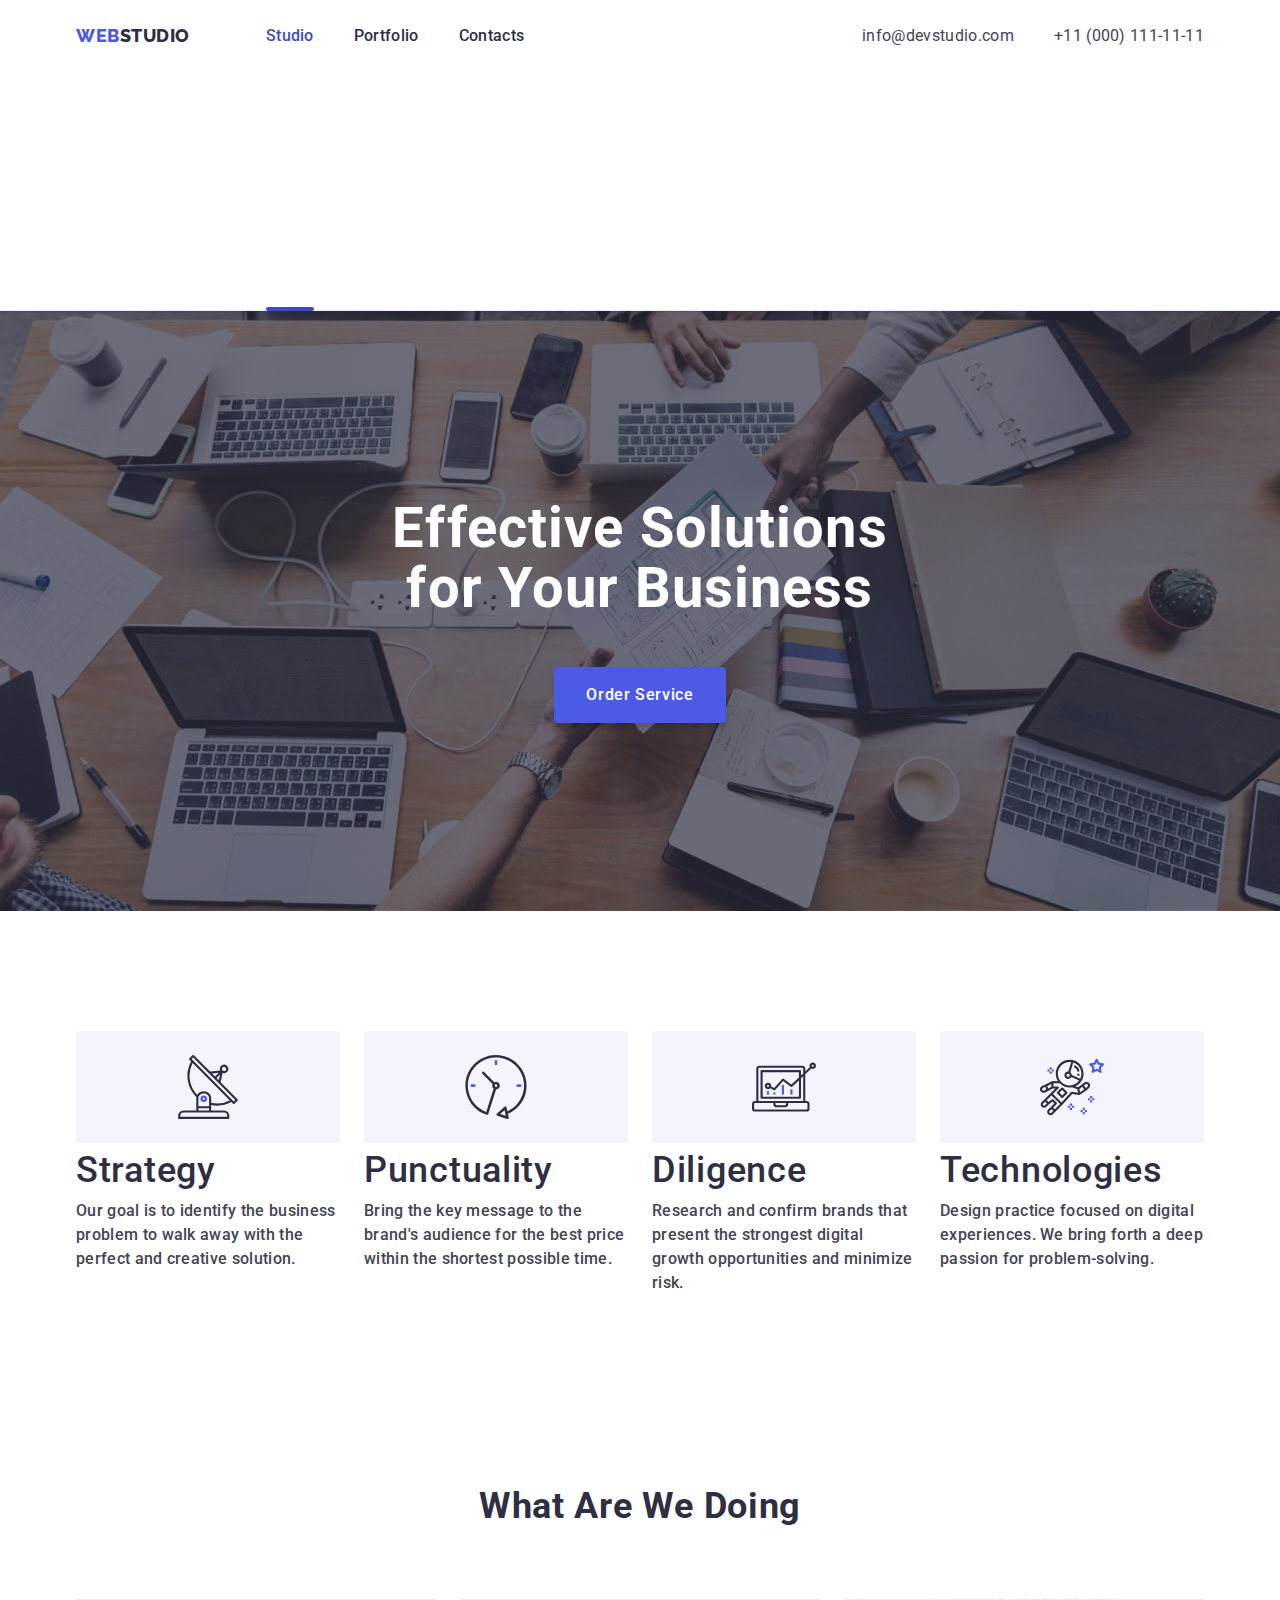
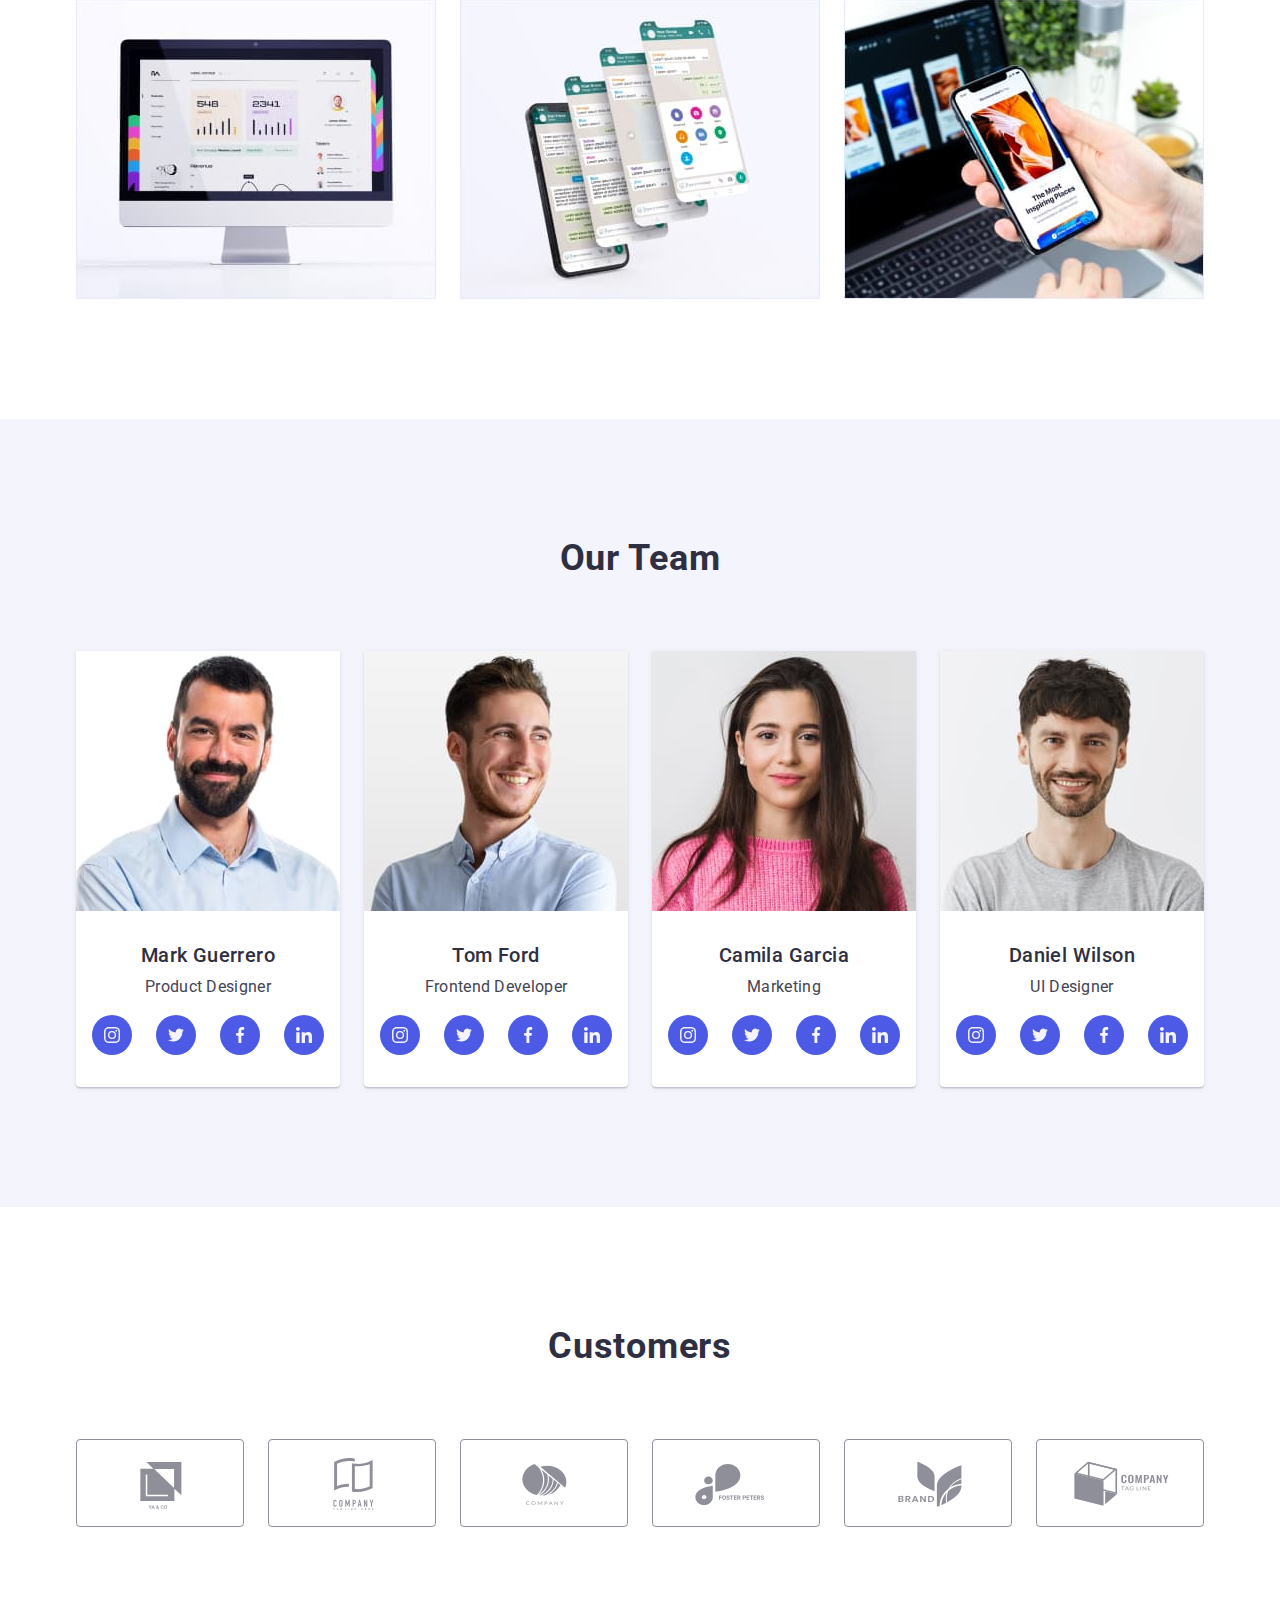
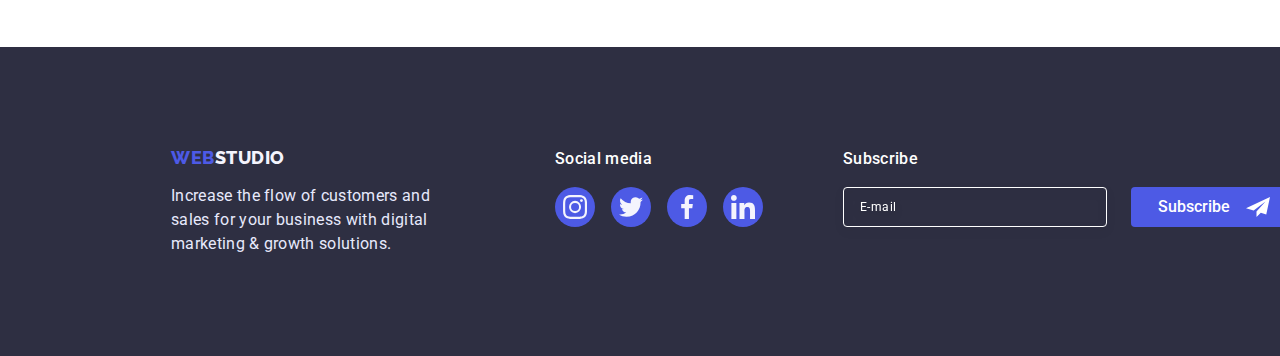
==== commit 559c7938: "fixing-hw07" ====
--- a/index.html
+++ b/index.html
@@ -18,7 +18,7 @@
 </head>
 <body>
 <!-- HEADER -->
-    <!-- <header class="main-header">
+    <header class="main-header">
         <div class="container header-container">
             <nav class="navigation">
                 <a class="logo link" href="./index.html">Web<span class="accent-header">Studio</span></a>
@@ -34,8 +34,52 @@
                     <li class="address-list-item"><a class="address-info link" href="tel:+110001111111">+11 (000) 111-11-11</a></li>
                 </ul>
             </address>
+            <button type="button" class="btn-open-menu" data-menu-open>
+                <svg class="icon-open-menu" width="32" height="22">
+                    <use href="./images/modal-icons.svg#icon-menu-hamburger"></use>
+                </svg>
+            </button>
         </div>
-    </header> -->
+        <div class="mob-menu is-hidden" data-menu>
+            <div>
+                <button type="button" class="btn-close-menu" data-menu-close>
+                    <svg class="icon-close-menu" width="32" height="22">
+                        <use href="./images/social-icons.svg#icon-x-button"></use>
+                    </svg>
+                </button>
+                <ul class="mob-nav-list list">
+                    <li class="mob-nav-item"><a class="mob-nav-link studio-link link" href="./index.html">Studio</a></li>
+                    <li class="mob-nav-item"><a class="mob-nav-link link" href="./portfolio.html">Portfolio</a></li>
+                    <li class="mob-nav-item"><a class="mob-nav-link link" href="">Contacts</a></li>
+                </ul>
+            </div>
+            <div>
+                <ul class="mob-menu-list list">
+                    <li class="mob-menu-item"><a class="menu-tel link" href="tel:+110001111111">+11 (000) 111-11-11</a></li>
+                    <li class="mob-menu-item"><a class="menu-email link" href="mailto:info@devstudio.com">info@devstudio.com</a>
+                    </li>
+                </ul>
+                <ul class="mob-soc-list list">
+                    <li class="mob-soc-item item"><a href="" class="mob-soc-link link"><svg width="24" height="24"
+                                class="mob-soc-icon">
+                                <use href="./images/social-icons.svg#icon-instagram"></use>
+                            </svg></a></li>
+                    <li class="mob-soc-item item"><a href="" class="mob-soc-link link"><svg width="24" height="24"
+                                class="mob-soc-icon">
+                                <use href="./images/social-icons.svg#icon-twitter"></use>
+                            </svg></a></li>
+                    <li class="mob-soc-item item"><a href="" class="mob-soc-link link"><svg width="24" height="24"
+                                class="mob-soc-icon">
+                                <use href="./images/social-icons.svg#icon-facebook"></use>
+                            </svg></a></li>
+                    <li class="mob-soc-item item"><a href="" class="mob-soc-link link"><svg width="24" height="24"
+                                class="mob-soc-icon">
+                                <use href="./images/social-icons.svg#icon-linkedin"></use>
+                            </svg></a></li>
+                </ul>
+            </div>
+        </div>
+    </header>
 <!-- MAIN -->
     <main>
 <!-- SECTION HERO -->
@@ -90,29 +134,29 @@
             </div>
         </section>
 <!-- SECTION WHAT ARE WE DOING -->
-        <!-- <section class="section we-doing-section">
+        <section class="section we-doing-section">
             <div class="container">
                 <h2 class="subtitle">What are we doing</h2>
                 <ul class="we-doing-list list">
                     <li class="we-doing-item">
-                        <img src="./images/what_are_we_doing/screen.jpg" class="we-doing-img" alt="Computer's screen" width="360" height="300">
+                        <img srcset="./images/what_are_we_doing/screen.jpg 1x, ./images/what_are_we_doing/screen-2x.jpg 2x" src="./images/what_are_we_doing/screen.jpg" class="we-doing-img" alt="Computer's screen" width="360" height="300">
                     </li>
                     <li class="we-doing-item">
-                        <img src="./images/what_are_we_doing/phones_screens.jpg" class="we-doing-img" alt="Many phone's screens" width="360" height="300">
+                        <img srcset="./images/what_are_we_doing/phones_screens.jpg 1x, ./images/what_are_we_doing/phones_screens-2x.jpg 2x" src="./images/what_are_we_doing/phones_screens.jpg" class="we-doing-img" alt="Many phone's screens" width="360" height="300">
                     </li>
                     <li class="we-doing-item">
-                        <img src="./images/what_are_we_doing/laptop_phone.jpg" class="we-doing-img" alt="laptop and phone" width="360" height="300">
-                    </li>
-                </ul>
-            </div>
-        </section> -->
+                        <img srcset="./images/what_are_we_doing/laptop_phone.jpg 1x, ./images/what_are_we_doing/laptop_phone-2x.jpg 2x" src="./images/what_are_we_doing/laptop_phone.jpg" class="we-doing-img" alt="laptop and phone" width="360" height="300">
+                    </li>
+                </ul>
+            </div>
+        </section>
 <!-- SECTION OUR TEAM -->
-        <!-- <section class="section section-team">
+        <section class="section section-team">
             <div class="container">
                 <h2 class="subtitle">Our team</h2>
                 <ul class="our-team-list list">
                     <li class="our-team-item">
-                        <img src="./images/our_team/mark_guerrero.jpg" class="our-team-img" alt="Photo of Mark Guerrero" width="264" height="260">
+                        <img srcset="./images/our_team/mark-guerrero.jpg 1x, ./images/our_team/mark-guerrero-2x.jpg 2x" src="./images/our_team/mark-guerrero.jpg" class="our-team-img" alt="Photo of Mark Guerrero" width="264" height="260">
                         <div class="team-card-content">
                             <h3 class="worker-name">Mark Guerrero</h3>
                             <p class="worker-position">Product Designer</p>
@@ -133,7 +177,7 @@
                         </div>
                     </li>
                     <li class="our-team-item">
-                        <img src="./images/our_team/tom_ford.jpg" class="our-team-img" alt="Photo of Tom Ford" width="264" height="260">
+                        <img srcset="./images/our_team/tom-ford.jpg 1x, ./images/our_team/tom-ford-2x.jpg 2x" src="./images/our_team/tom-ford.jpg" class="our-team-img" alt="Photo of Tom Ford" width="264" height="260">
                         <div class="team-card-content">
                             <h3 class="worker-name">Tom Ford</h3>
                             <p class="worker-position">Frontend Developer</p>
@@ -154,7 +198,7 @@
                         </div>
                     </li>
                     <li class="our-team-item">
-                        <img src="./images/our_team/camila_garcia.jpg" class="our-team-img" alt="Photo of Camila Garcia" width="264" height="260">
+                        <img srcset="./images/our_team/camila-garcia.jpg 1x, ./images/our_team/camila-garcia-2x.jpg 2x" src="./images/our_team/camila-garcia.jpg" class="our-team-img" alt="Photo of Camila Garcia" width="264" height="260">
                         <div class="team-card-content">
                             <h3 class="worker-name">Camila Garcia</h3>
                             <p class="worker-position">Marketing</p>
@@ -175,7 +219,7 @@
                         </div>
                     </li>
                     <li class="our-team-item">
-                        <img src="./images/our_team/daniel_wilson.jpg" class="our-team-img" alt="Photo of Daniel Wilson" width="264" height="260">
+                        <img srcset="./images/our_team/daniel-wilson.jpg 1x, ./images/our_team/daniel-wilson-2x.jpg 2x" src="./images/our_team/daniel-wilson.jpg" class="our-team-img" alt="Photo of Daniel Wilson" width="264" height="260">
                         <div class="team-card-content">
                             <h3 class="worker-name">Daniel Wilson</h3>
                             <p class="worker-position">UI Designer</p>
@@ -197,9 +241,9 @@
                     </li>
                 </ul>
             </div>
-        </section> -->
+        </section>
 <!-- SECTION CUSTOMERS -->
-        <!-- <section class="customers-section section">
+        <section class="customers-section section">
             <div class="container">
                 <h2 class="subtitle">Customers</h2>
                 <ul class="customers-list list">
@@ -235,10 +279,10 @@
                     </a></li>
                 </ul>
             </div>
-        </section> -->
+        </section>
     </main>
 <!-- FOOTER -->
-    <!-- <footer class="page-footer">
+    <footer class="page-footer">
         <div class="container footer-container">
             <div class="footer-content">
                 <a class="logo footer-logo link" href="./index.html">Web<span class="accent-footer">Studio</span></a>
@@ -273,13 +317,13 @@
                 </form>
             </div>
         </div>
-    </footer> -->
+    </footer>
 <!-- BACKDROP -->
     <div class="backdrop is-hidden" data-modal>
         <div class="modal">
             <button type="button" class="modal-close" data-modal-close>
                 <svg width="8" height="8" class="modal-close-icon">
-                    <use href="images/social-icons.svg#icon-x-button"></use>
+                    <use href="./images/social-icons.svg#icon-x-button"></use>
                 </svg>
             </button>
             
@@ -330,5 +374,6 @@
         </div>
     </div>
     <script src="./js/modal.js"></script>
+    <script src="./js/menu.js"></script>
 </body>
 </html>--- a/css/media.css
+++ b/css/media.css
@@ -1,12 +1,136 @@
-@media screen and (min-width: 480px) {
+:root {
+    --logo-btn-color: #4d5ae5;
+    --hover-color: #404bbf;
+    --accent-color: #2e2f42;
+    --color-green: #31d0aa;
+    --main-color: #434455;
+    --color-light-slate: #8e8f99;
+    --color-footer-text: #e7e9fc;
+    --color-accent-footer: #f4f4fd;
+    --color-white: #FFFFFF;
+    --color-navy-blue-modal: #2e2f42;
+    --color-grey: #2e2f42;
+    --gap-8: 8px;
+    --gap-24: 24px;
+    --gap-40: 40px;
+}
+
+
+
+
+/********** MOBILE **********/
+
+@media screen and (min-width: 428px) {
     .container {
         width: 426px;
     }
 }
 
+/********** TABLE **********/
+
 @media screen and (min-width: 768px) {
     .container {
-        width: 768px;
+        width: 766px;
+    }
+
+    .btn-open-menu {
+        display: none;
+    }
+
+    .main-header {
+        padding-top: 24px;
+        padding-bottom: 24px;
+    }
+
+    .nav-menu {
+        display: flex;
+        gap: var(--gap-40);
+    }
+
+    .nav-link {
+        font-weight: 500;
+        font-size: 16px;
+        line-height: 1.5;
+        letter-spacing: 0.02em;
+        color: var(--accent-color);
+        transition-property: color;
+        transition-duration: 250ms;
+        transition-timing-function: cubic-bezier(0.4, 0, 0.2, 1);
+    }
+    
+    .studio-link {
+        color: var(--hover-color);
+    }
+
+    .studio-link::after {
+        content: '';
+        display: block;
+        width: 48px;
+        height: 4px;
+        position: absolute;
+        bottom: -1px;
+        background: #404BBF;
+        border-radius: 2px;
+    }
+
+    .portfolio-link {
+        color: var(--hover-color);
+    }
+
+    .portfolio-link::after {
+        content: '';
+        display: block;
+        width: 66px;
+        height: 4px;
+        position: absolute;
+        bottom: -1px;
+        background: #404BBF;
+        border-radius: 2px;
+    }
+
+    .nav-link:hover,
+    .nav-link:focus,
+    .nav-link:active {
+        color: var(--hover-color);
+    }
+    
+    .address-header {
+        display: block;
+        font-style: normal;
+    }
+
+    .address-list {
+        display: flex;
+        flex-direction: column;
+        gap: 12px;
+    }
+    
+    .address-info {
+        font-style: normal;
+        font-size: 12px;
+        line-height: 1.17;
+        letter-spacing: 0.04em;
+        color: var(--main-color);
+        transition-property: color;
+        transition-duration: 250ms;
+        transition-timing-function: cubic-bezier(0.4, 0, 0.2, 1);
+    }
+
+    .address-info:is(:hover, :focus) {
+        color: var(--hover-color);
+    }
+
+    .hero {
+        background-image: linear-gradient(rgba(46, 47, 66, 0.7), rgba(46, 47, 66, 0.7)), url(../images/hero-bg-tab.jpg);
+        max-width: 768px;
+    }
+
+    @media (min-device-pixel-ratio: 2),
+    (min-resolution: 192dpi),
+    (min-resolution: 2dppx) {
+        .hero {
+            background-image: linear-gradient(rgba(46, 47, 66, 0.7), rgba(46, 47, 66, 0.7)), url(../images/hero-bg-tab-2x.jpg);
+        }
     }
 
     .main-title {
@@ -16,41 +140,163 @@
         margin-bottom: 36px;
     }
 
-    /* FEATURE */
+    /* FEATURE TABLET*/
 
     .feature-list {
         display: flex;
+        flex-direction: row;
         flex-wrap: wrap;
         gap: 24px;
     }
 
     .feature-item {
-        width: 356px;
+        width: calc((100% - 24px) / 2);
     }
 
     .feature-title {
         text-align: left;
     }
+
+    /* OUR TEAM */
+
+    .section-team > .container {
+        width: 582px;
+    }
+
+    .our-team-list{
+        width: 100%;
+        justify-content: center;
+        flex-direction: row;
+        flex-wrap: wrap;
+        gap: 64px 24px;
+    }
+
+    .our-team-item {
+        width: calc((100% - 24px) / 2);
+    }
+
+    /* CUSTOMERS */
+
+    .customers-section > .container {
+        width: 582px;
+    }
+
+    .customers-list {
+        gap: 72px 24px;
+    }
+
+    .customers-item {
+        width: 168px;
+    }
+
+    /* FOOTER */
+
+    .page-footer > .container {
+        width: 582px;
+    }
+
+    .footer-container {
+        display: flex;
+        flex-direction: row;
+        flex-wrap: wrap;
+        gap: 24px;
+    }
+
+    .footer-content {
+        margin: 0;
+        margin-bottom: 72px;
+    }
+
+    .footer-logo {
+        text-align-last: left;
+    }
+
+    .footer-header {
+        text-align: left;
+    }
+
+    .footer-social {
+        margin: 0;
+    }
+
+    .footer-subscribe {
+        width: 453px;
+    }
+
+    .footer-input {
+        flex-direction: row;
+        justify-content: start;
+        gap: 24px;
+    }
+
+    .footer-input-email {
+        width: 264px;
+    }
+
+    .subscribe-btn {
+        margin: 0;
+    }
 }
 
-@media screen and (min-width: 1200px) {
+/********** DESKTOP **********/
+
+@media screen and (min-width: 1158px) {
+    .container {
+        width: 1158px;
+    }
+
     .section {
         padding-top: 120px;
         padding-bottom: 120px;
     }
 
-    .container {
-        width: 1200px;
+    /* HEADER */
+
+    .address-list {
+        display: flex;
+        flex-direction: row;
+        gap: var(--gap-40);
+    }
+
+    .address-info {
+        font-style: normal;
+        font-size: 16px;
+        line-height: 1.5;
+        letter-spacing: 0.02em;
+        color: var(--main-color);
+        transition-property: color;
+        transition-duration: 250ms;
+        transition-timing-function: cubic-bezier(0.4, 0, 0.2, 1);
+    }
+
+    .address-info:is(:hover, :focus) {
+        color: var(--hover-color);
+    }
+
+    .btn-open-menu {
+        display: none;
     }
 
     .hero {
+        background-image: linear-gradient(rgba(46, 47, 66, 0.7), rgba(46, 47, 66, 0.7)), url(../images/hero-bg.jpg);
+        max-width: 1440px;
         padding-top: 188px;
         padding-bottom: 188px;
     }
 
+    @media (min-device-pixel-ratio: 2),
+    (min-resolution: 192dpi),
+    (min-resolution: 2dppx) {
+        .hero {
+            background-image: linear-gradient(rgba(46, 47, 66, 0.7), rgba(46, 47, 66, 0.7)), url(../images/hero-bg-2x.jpg);
+        }
+    }
+
     .main-title {
         margin-bottom: 48px;
     }
+
+        /* FEATURE DESKTOP */
 
     .feature-item {
         width: calc((100% - 72px)/4);
@@ -65,4 +311,61 @@
         height: 112px;
         margin-bottom: 8px;
     }
+
+    /* WE ARE DOING */
+
+    .we-doing-section {
+        display: block;
+        padding-top: 0;
+    }
+
+    .we-doing-list {
+        display: flex;
+        gap: var(--gap-24);
+    }
+
+    /* OUR TEAM */
+
+    .section-team>.container {
+        width: 1158px;
+    }
+
+    .our-team-list {
+        display: flex;
+        gap: var(--gap-24);
+    }
+
+    .our-team-item {
+        width: calc((100% - 72px) / 4);
+    }
+
+    /* CUSTOMERS */
+
+    .customers-section>.container {
+        width: 1158px;
+    }
+
+    .customers-list {
+        gap: 24px;
+    }
+
+    /* FOOTER */
+
+    .page-footer>.container {
+        width: 1158px;
+    }
+
+    .footer-container {
+        margin-left: 156px;
+        gap: 0;
+    }
+
+    .footer-content {
+        margin-bottom: 0;
+        margin-right: 120px;
+    }
+
+    .footer-social {
+        margin-right: 80px;
+    }
 }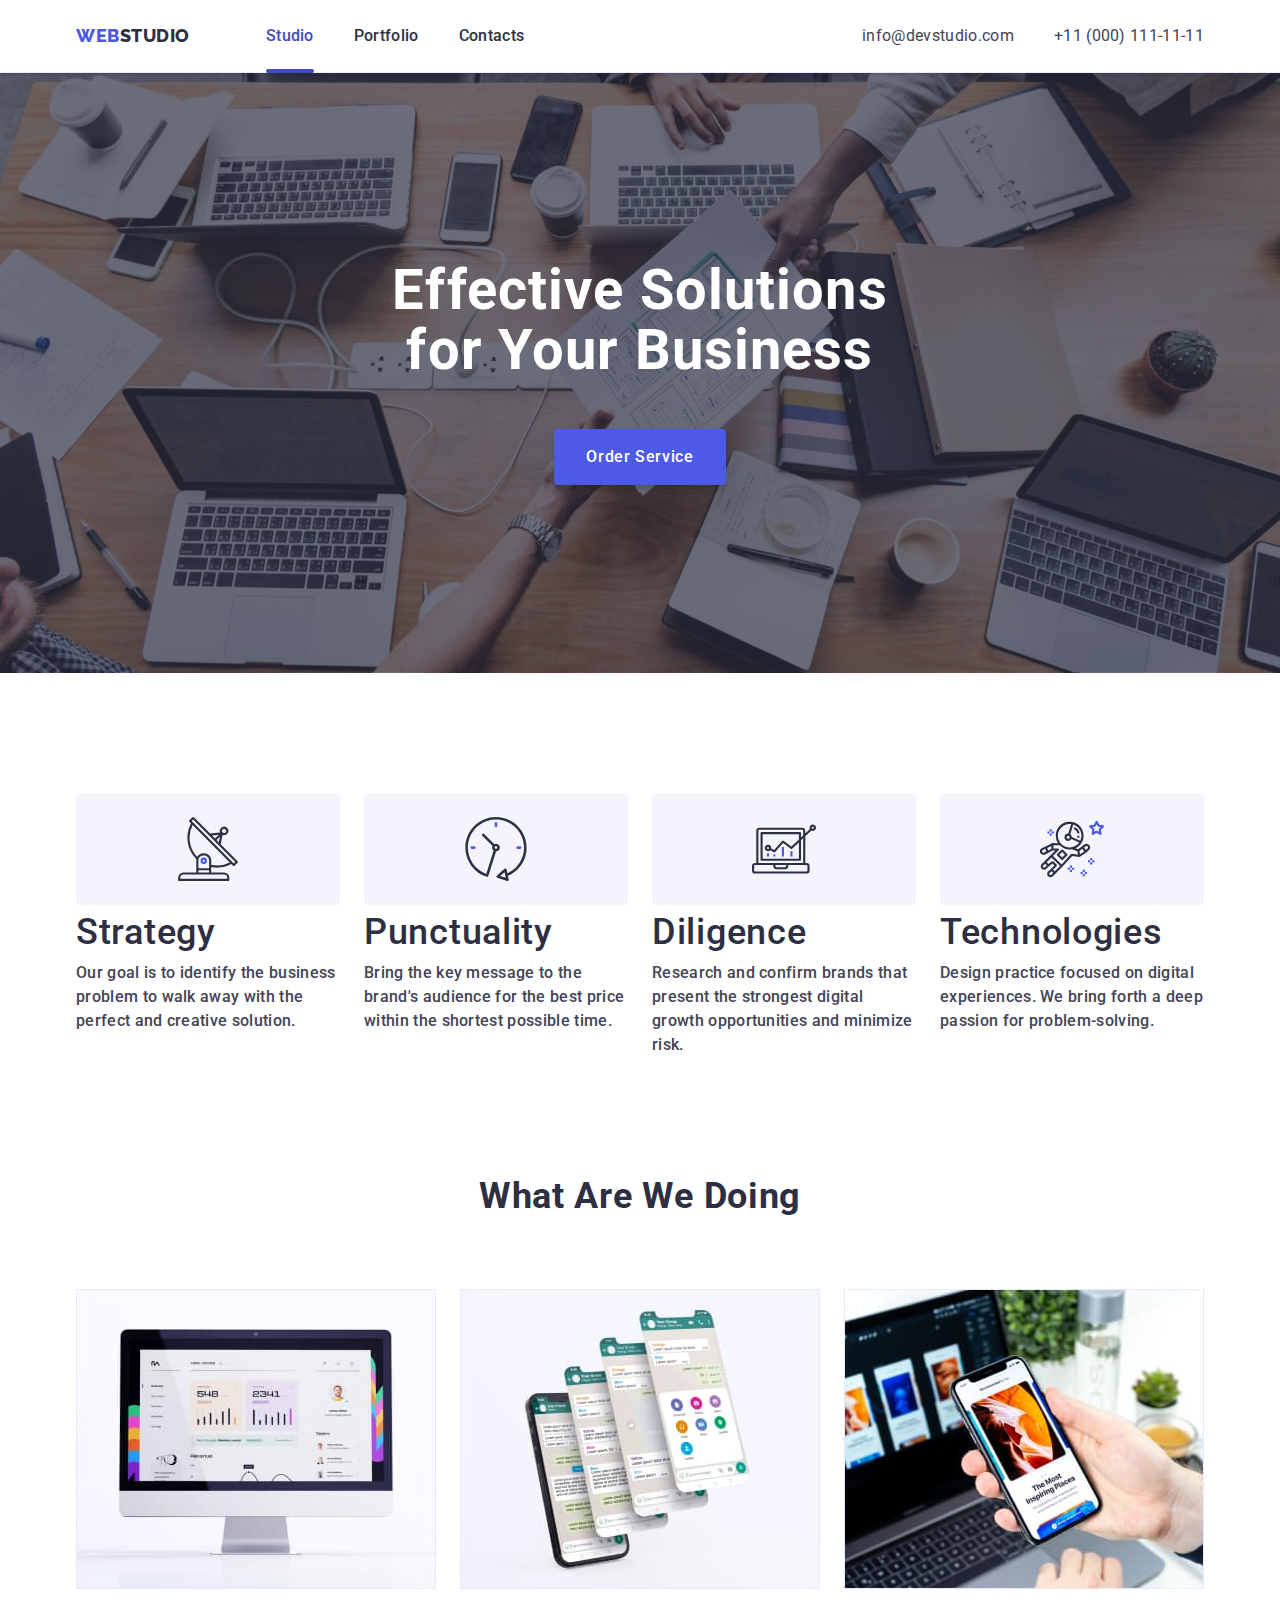
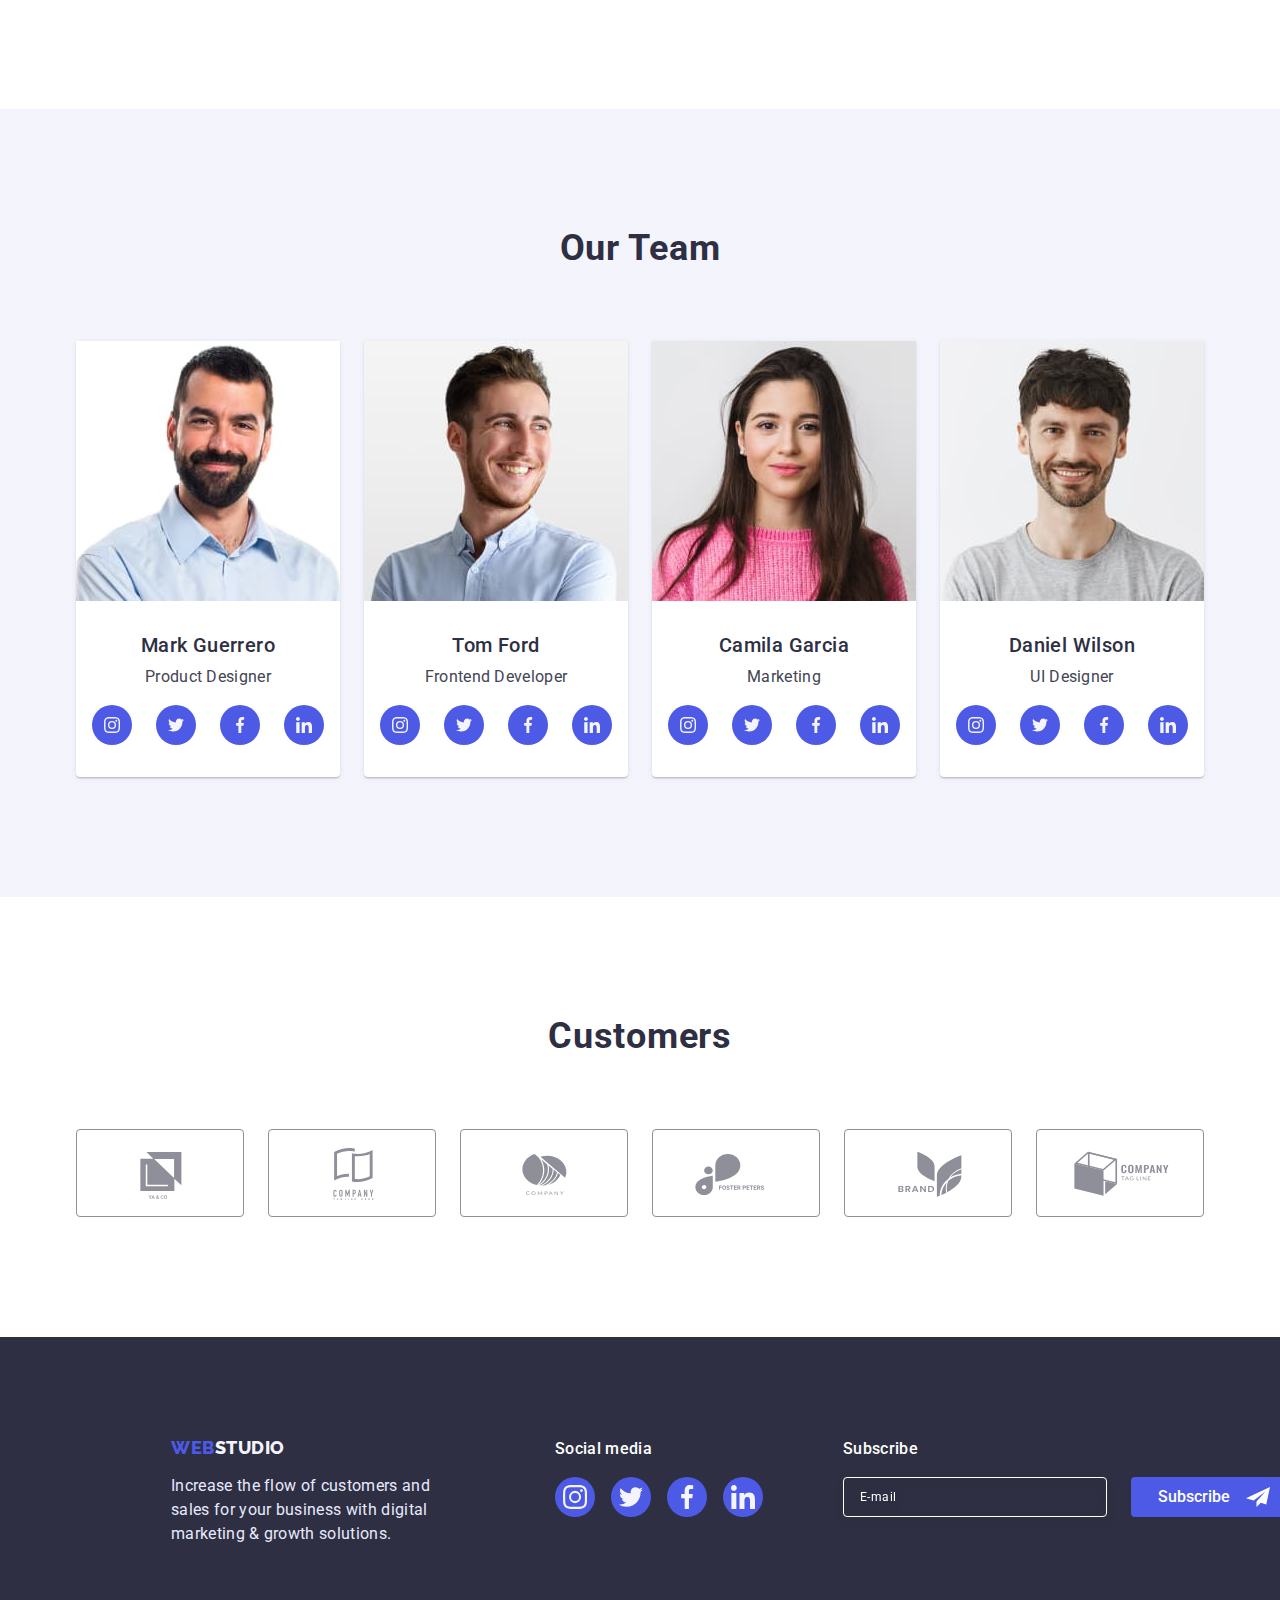
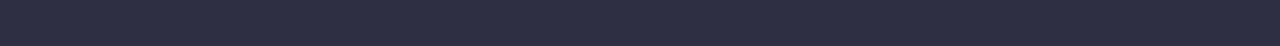
==== commit bcb8dfca: "continue-hw07" ====
--- a/index.html
+++ b/index.html
@@ -43,7 +43,7 @@
         <div class="mob-menu is-hidden" data-menu>
             <div>
                 <button type="button" class="btn-close-menu" data-menu-close>
-                    <svg class="icon-close-menu" width="32" height="22">
+                    <svg class="icon-close-menu" width="8" height="8">
                         <use href="./images/social-icons.svg#icon-x-button"></use>
                     </svg>
                 </button>
--- a/css/styles.css
+++ b/css/styles.css
@@ -36,7 +36,8 @@
 
 img {
     display: block;
-    max-width: 100%;
+    width: 100%;
+    height: auto;
 }
 
 .list {
@@ -53,7 +54,7 @@
 }
 
 .container {
-    width: 426px;
+    width: 100%;
     padding-right: 15px;
     padding-left: 15px;
     margin: 0 auto;
@@ -92,7 +93,7 @@
 .main-header {
     position: relative;
     padding-top: 24px;
-    padding-bottom: 24px;
+    padding-bottom: 22px;
     border-bottom: 1px solid var(--color-footer-text);
     box-shadow: 0px 2px 1px rgba(46, 47, 66, 0.08), 0px 1px 1px rgba(46, 47, 66, 0.16), 0px 1px 6px rgba(46, 47, 66, 0.08);
 }
@@ -127,79 +128,119 @@
 }
 
 .nav-menu {
-    display: flex;
-    gap: var(--gap-40);
-}
-
-.nav-link {
-    font-weight: 500;
-    font-size: 16px;
-    line-height: 1.5;
-    letter-spacing: 0.02em;
+    display: none;
+}
+
+.address-header {
+    display: none;
+}
+
+/* MOB MENU */
+
+.btn-open-menu {
+    background-color: transparent;
+    border: none;
+}
+
+.icon-open-menu {
+    stroke: #2E2F42;
+}
+
+.mob-menu {
+    position: fixed;
+    display: flex;
+    flex-direction: column;
+    justify-content: space-between;
+    top: 0;
+    width: 100%;
+    height: 100%;
+    background-color: var(--color-white);
+    padding: 80px 24px 40px 40px;
+    overflow: auto;
+    transition: opacity, visibility;
+    transition-duration: 300ms;
+    transition-timing-function: linear;
+}
+
+.btn-close-menu {
+    position: absolute;
+    top: 24px;
+    left: 380px;
+    display: flex;
+    justify-content: center;
+    align-items: center;
+    margin-left: auto;
+    width: 24px;
+    height: 24px;
+    background-color: var(--color-footer-text);
+    opacity: 0.1;
+    border: 1px solid var(--accent-color);
+    border-radius: 50%;
+    margin-bottom: 32px;
+}
+
+.icon-close-menu {
+    stroke: var(--accent-color);
+}
+
+.mob-nav-item:not(:last-child) {
+    margin-bottom: 40px;
+}
+
+.mob-nav-link {
+    font-weight: 700;
+    font-size: 36px;
+    line-height: 1.11;
+    letter-spacing: 0.02em;
+    text-transform: capitalize;
     color: var(--accent-color);
-    transition-property: color;
-    transition-duration: 250ms;
-    transition-timing-function: cubic-bezier(0.4, 0, 0.2, 1);
-}
-
-.studio-link {
-    color: var(--hover-color);
-}
-
-.studio-link::after {
-    content: '';
-    display: block;
-    width: 48px;
-    height: 4px;
-    position: absolute;
-    bottom: -1px;
-    background: #404BBF;
-    border-radius: 2px;
-}
-
-.portfolio-link {
-    color: var(--hover-color);
-}
-
-.portfolio-link::after {
-    content: '';
-    display: block;
-    width: 66px;
-    height: 4px;
-    position: absolute;
-    bottom: -1px;
-    background: #404BBF;
-    border-radius: 2px;
-}
-
-.nav-link:hover,
-.nav-link:focus,
-.nav-link:active {
-    color: var(--hover-color);
-}
-
-.address-header {
-    font-style: normal;
-}
-
-.address-list {
-    display: flex;
-    gap: var(--gap-40);
-}
-
-.address-info {
-    font-style: normal;
-    font-size: 16px;
-    line-height: 1.5;
+}
+
+.mob-menu-list {
+    display: flex;
+    flex-direction: column;
+    gap: 40px;
+    margin-bottom: 48px;
+}
+
+.menu-tel {
+    font-weight: 700;
+    font-size: 36px;
+    line-height: 1.11;
+    letter-spacing: 0.02em;
+    text-transform: capitalize;
+    color: var(--logo-btn-color);
+}
+
+.menu-email {
+    font-weight: 500;
+    font-size: 20px;
+    line-height: 1.20;
     letter-spacing: 0.02em;
     color: var(--main-color);
-    transition-property: color;
-    transition-duration: 250ms;
-    transition-timing-function: cubic-bezier(0.4, 0, 0.2, 1);
-}
-
-.address-info:is(:hover, :focus) {
-    color: var(--hover-color);
+}
+
+.mob-soc-list {
+    display: flex;
+    gap: 56px;
+}
+
+.mob-soc-item {
+    width: 40px;
+    height: 40px;
+}
+
+.mob-soc-link {
+    width: 100%;
+    height: 100%;
+    display: flex;
+    align-items: center;
+    justify-content: center;
+    border-radius: 50%;
+    background-color: var(--logo-btn-color);
+    transition-property: background-color;
+    transition-duration: 250ms;
+    transition-timing-function: cubic-bezier(0.4, 0, 0.2, 1);
 }
 
 /***** MAIN *****/
@@ -207,15 +248,23 @@
 /***** HERO *****/
 .hero {
     background-color: var(--accent-color);
-    background-image: linear-gradient(rgba(46, 47, 66, 0.7),rgba(46, 47, 66, 0.7)), url(../images/hero-bg.jpg);
+    background-image: linear-gradient(rgba(46, 47, 66, 0.7),rgba(46, 47, 66, 0.7)), url(../images/hero-bg-mob.jpg);
     background-repeat: no-repeat;
     background-position: center;
     background-size: cover;
-    max-width: 1440px;
+    max-width: 428px;
     margin: 0 auto;
     padding-top: 112px;
     padding-bottom: 112px;
     text-align: center;
+}
+
+@media (min-device-pixel-ratio: 2),
+(min-resolution: 192dpi),
+(min-resolution: 2dppx) {
+    .hero {
+        background-image: linear-gradient(rgba(46, 47, 66, 0.7), rgba(46, 47, 66, 0.7)), url(../images/hero-bg-mob-2x.jpg);
+    }
 }
 
 .main-title {
@@ -262,22 +311,13 @@
 }
 
 .feature-list {
-    display: block;
-}
-
-.feature-item {
-    width: 396px;
-    margin-bottom: 72px;
+    display: flex;
+    flex-direction: column;
+    gap: 72px;
 }
 
 .icon-feature-wrap {
     display: none;
-    justify-content: center;
-    align-items: center;
-    background: var(--color-accent-footer);
-    border-radius: 4px;
-    height: 112px;
-    margin-bottom: 8px;
 }
 
 .feature-title {
@@ -300,6 +340,7 @@
 /***** WHAT ARE WE DOING *****/
 
 .we-doing-section {
+    display: none;
     padding-top: 0;
 }
 
@@ -315,15 +356,18 @@
 }
 
 .our-team-list {
-    display: flex;
-    gap: var(--gap-24);
+    width: 264px;
+    margin: auto;
+    display: flex;
+    flex-wrap: wrap;
+    gap: 72px;
 }
 
 .our-team-item {
+    width: 100%;
     background: var(--color-white);
     box-shadow: 0px 1px 6px rgba(46, 47, 66, 0.08), 0px 1px 1px rgba(46, 47, 66, 0.16), 0px 2px 1px rgba(46, 47, 66, 0.08);
     border-radius: 0px 0px 4px 4px;
-    width: calc((100% - 72px)/4);
 }
 
 .team-card-content {
@@ -384,14 +428,16 @@
 .customers-list {
     display: flex;
     flex-direction: row;
+    justify-content: center;
+    flex-wrap: wrap;
     align-items: flex-start;
     padding: 0px;
-    gap: 24px;
+    gap: 72px 16px;
 }
 
 .customers-item {
+    width: 190px;
     height: 88px;
-    width: calc((100% - 120px)/6);
 }
 
 .customers-icon {
@@ -434,15 +480,18 @@
 
 .footer-container {
     display: flex;
+    flex-direction: column;
+    gap: 72px;
 }
 
 .footer-content {
     width: 264px;
-    margin-right: 120px;
+    margin: auto;
 }
 
 .footer-logo {
-    display: inline-block;
+    display: block;
+    text-align: center;
     padding: 0px;
     margin-bottom: 16px;
 }
@@ -459,11 +508,12 @@
 }
 
 .footer-social {
-    margin-right: auto;
+    margin: auto;
 }
 
 .footer-header {
     font-weight: 500;
+    text-align: center;
     font-size: 16px;
     line-height: 1.5;
     letter-spacing: 0.02em;
@@ -503,13 +553,14 @@
 }
 
 .footer-subscribe {
-    width: 453px;
+    width: 398px;
 }
 
 .footer-input {
     display: flex;
-    justify-content: center;
-    gap: 24px;
+    flex-direction: column;
+    justify-content: center;
+    gap: 16px;
 }
 
 .footer-input-email {
@@ -520,7 +571,7 @@
     letter-spacing: 0.04em;
     color: var(--color-white);
     padding: 8px 16px;
-    width: 264px;
+    width: auto;
     height: 40px;
     border: 1px solid var(--color-white);
     filter: drop-shadow(0px 4px 4px rgba(0, 0, 0, 0.15));
@@ -542,6 +593,7 @@
     justify-content: center;
     align-items: center;
     gap: 16px;
+    margin: auto;
     padding: 8px 24px;
     width: 165px;
     height: 40px;
